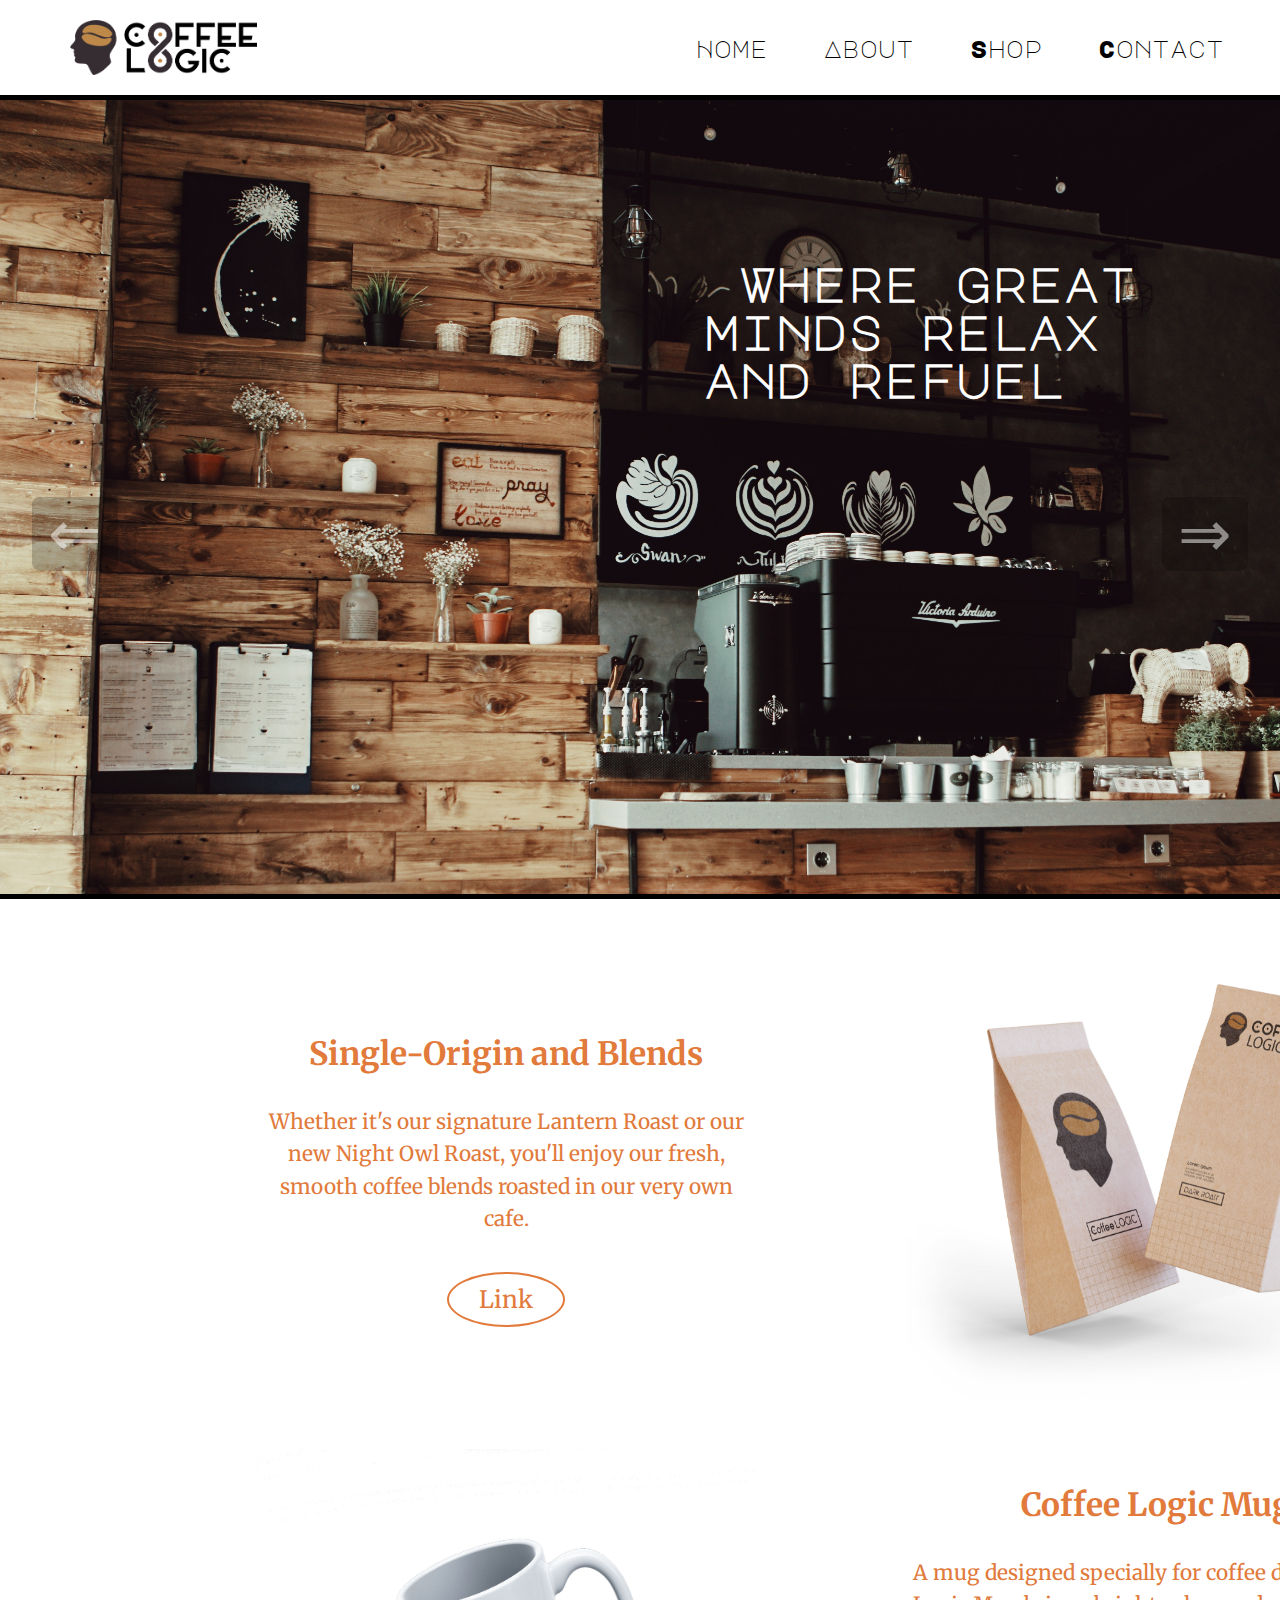
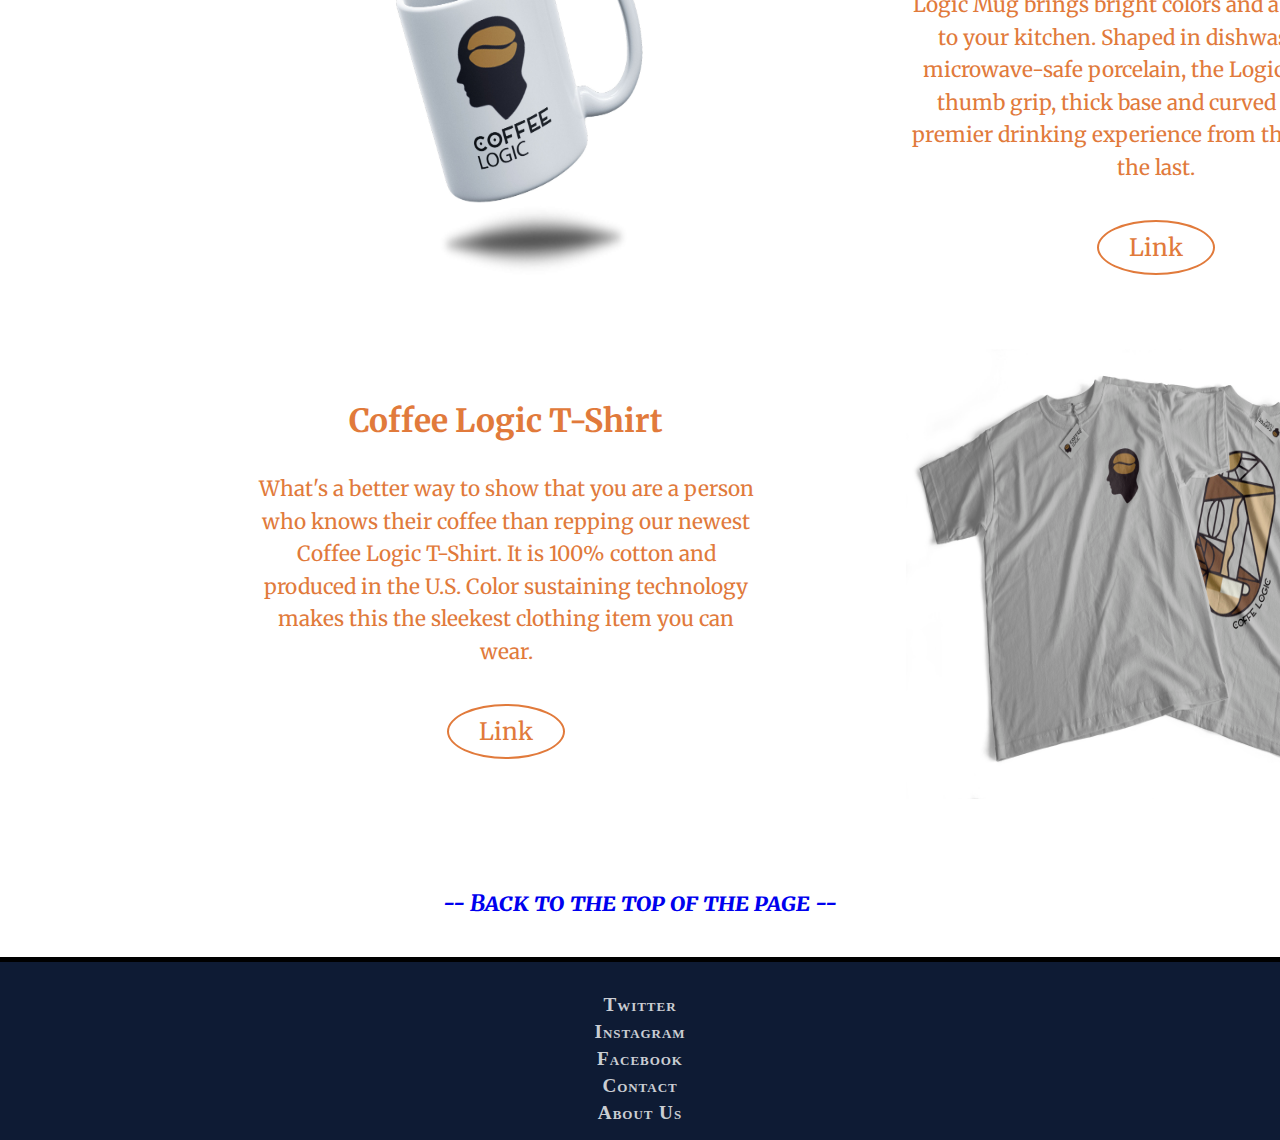
==== index.html @ 51f5432a "Created About page. Not started yet." ====
<!DOCTYPE html>
<html lang="en">
  <head>
    <meta charset="UTF-8" />
    <meta http-equiv="X-UA-Compatible" content="IE=edge" />
    <meta name="viewport" content="width=device-width, initial-scale=1.0" />
    <script defer src="/JS/carosel.js"></script>
    <link href="/CSS/nav-template.css" rel="stylesheet" type="text/css" />
    <link href="CSS/index-style.css" rel="stylesheet" type="text/css" />
    <title>Coffee Logic</title>
  </head>
  <body>
    <nav id="nav">
      <img
        id="banner"
        onclick="location.href='index.html'"
        src="/images/coffee-banner-w-loop-lighter.png"
        alt="Coffee Logic"
      />
      <ul id="nav-list">
        <li class="nav-item"><a href="index.html">Home</a></li>
        <li class="nav-item"><a href="about.html">About</a></li>
        <li class="nav-item"><a href="shop.html">Shop</a></li>
        <li class="nav-item"><a href="#">Contact</a></li>
      </ul>
    </nav>

    <div id="div-carosel">
      <h1 id="carosel-text">&nbsp;Where great minds relax and refuel</h1>
      <button class="carosel-btn" id="right-btn" type="button">&#8658;</button>
      <button class="carosel-btn" id="left-btn" type="button">&#8656;</button>
      <div class="slide">
        <img
          class="carosel-img"
          src="/images/coffee_shop.jpg"
          alt="coffee shop image"
        />
      </div>

      <div class="slide">
        <img
          class="carosel-img"
          src="/images/espresso_shot.jpg"
          alt="coffee shop image"
        />
      </div>

      <div class="slide">
        <img
          class="carosel-img"
          src="/images/pour_over.jpg"
          alt="coffee shop image"
        />
      </div>
    </div>

    <main id="main">
      <div id="bean-text" class="main-div">
        <h2 class="main-header">Single-Origin and Blends</h2>
        <p class="main-para">
          Whether it's our signature Lantern Roast or our new Night Owl Roast,
          you'll enjoy our fresh, smooth coffee blends roasted in our very own
          cafe.
        </p>
        <div class="sub-div">
          <a class="main-link" href="shop.html">Link</a>
        </div>
      </div>
      <img
        class="main-img"
        src="/images/Coffee-Bean-Bag.JPG"
        alt="beans beans the magical fruit, the more you eat, the more you toot, the more you toot, the better you feel, beans, beans, the magical meal"
      />
      <!-- split -->
      <img class="main-img" src="/images/mug.JPG" alt="Coffee Logic Mug" />
      <div id="mug-text" class="main-div">
        <h2 class="main-header">Coffee Logic Mug</h2>
        <p class="main-para">
          A mug designed specially for coffee drinkers, the Logic Mug brings
          bright colors and a bold design to your kitchen. Shaped in dishwasher-
          and microwave-safe porcelain, the Logic Mug's flat thumb grip, thick
          base and curved lip offer a premier drinking experience from the first
          sip to the last.
        </p>
        <div class="sub-div">
          <a class="main-link" href="shop.html">Link</a>
        </div>
      </div>
      <!-- split  -->
      <div id="shirt-text" class="main-div">
        <h2 class="main-header">Coffee Logic T-Shirt</h2>
        <p class="main-para">
          What's a better way to show that you are a person who knows their
          coffee than repping our newest Coffee Logic T-Shirt. It is 100% cotton
          and produced in the U.S. Color sustaining technology makes this the
          sleekest clothing item you can wear.
        </p>
        <div class="sub-div">
          <a class="main-link" href="shop.html">Link</a>
        </div>
      </div>
      <img
        class="main-img"
        src="/images/shirt.JPG"
        alt="Coffee Logic Shirt Design"
      />
    </main>
    <div id="center">
      <a id="to-top-link" href="#">-- Back to the top of the page --</a>
    </div>
    <footer id="footer">
      <ul id="footer-list">
        <li><a href="#">Twitter</a></li>
        <li><a href="#">Instagram</a></li>
        <li><a href="#">Facebook</a></li>
        <li><a href="#">Contact</a></li>
        <li><a href="#">About Us</a></li>
      </ul>
    </footer>
  </body>
</html>
---- CSS/nav-template.css ----
@import url("https://fonts.googleapis.com/css2?family=Major+Mono+Display&display=swap");
@import url("https://fonts.googleapis.com/css2?family=Merriweather:wght@400;700&display=swap");
:root {
  --bannerFont: "Major Mono Display", monospace;
  --mainTextColor: rgb(225, 122, 59);
  --footerColor: rgb(14, 27, 52);
  --mainFont: "Merriweather", serif;
}
* {
  box-sizing: border-box;
  margin: 0;
  padding: 0;
}
/* nav */
nav {
  width: 100%;
  height: 100px;
  display: flex;
  align-items: center;
  justify-content: space-between;
  font-family: var(--bannerFont);
  border-bottom: 5px solid black;
}
#banner {
  max-width: 225px;
  height: 100%;
  margin: 0 70px;
  padding-top: 20px;
  padding-bottom: 20px;
}
#banner:hover {
  cursor: pointer;
}
#nav-list {
  width: 50%;
  display: flex;
  list-style-type: none;
  justify-content: space-evenly;
  align-content: center;
  white-space: nowrap;
}
/* .nav-item {
  align-items: center;
} */
.nav-item a {
  text-decoration: none;
  color: black;
  font-size: 1.5em;
  transition: all 0.1s ease-in-out;
}
.nav-item a:hover {
  color: rgb(137, 14, 14);
  font-size: 1.7em;
  font-weight: bolder;
}

/* FOOTER */

#footer {
  position: realtive;
  bottom: 0;
  border-top: 5px solid black;
  width: 100%;
  background-color: var(--footerColor);
  text-align: center;
  padding-top: 2em;
  padding-bottom: 1em;
  clear: both;
}
#footer-list {
  display: flex;
  flex-direction: column;
  row-gap: 5px;
}
#footer-list li a {
  text-decoration: none;
  color: rgba(255, 255, 255, 0.8);
  font-size: 1.2em;
  letter-spacing: 0.05em;
  font-weight: 600;
  font-variant: small-caps;
  transition: all 0.1s ease-in;
}
#footer-list li a:hover {
  font-size: 1.25em;
  font-weight: 700;
  color: rgba(255, 255, 255, 1);
}
---- CSS/index-style.css ----
/* CAROSEL */

html {
  scroll-behavior: smooth;
}
#div-carosel {
  width: 100%;
  position: relative;
  height: calc(100vh - 101px);
  border-bottom: 5px solid black;
  overflow: hidden;
}
#div-carosel #carosel-text {
  width: 40%;
  color: white;
  position: absolute;
  top: 20%;
  right: 5%;
  font-size: 3em;
  font-weight: 900;
  font-family: var(--bannerFont);
  white-space: wrap;
  transition: opacity 1s;
  z-index: 3;
}
#div-carosel .carosel-btn {
  position: absolute;
  top: 50%;
  margin: 0 2rem;
  padding: 0 1rem;
  font-size: 4rem;
  z-index: 1;
  background: none;
  border: none;
  color: rgba(255, 255, 255, 0.5);
  border-radius: 10%;
  background-color: rgba(0, 0, 0, 0.2);
}
#div-carosel #right-btn {
  right: 0;
}
#div-carosel .carosel-btn:hover {
  background-color: rgba(0, 0, 0, 0.5);
  color: white;
  cursor: pointer;
}
#div-carosel .slide {
  position: absolute;
  top: 0;
  width: 100%;
  height: 100%;
  display: flex;
  align-content: center;
  justify-content: center;
  transition: transform 1s;
}
.carosel-img {
  width: 100%;
  height: 100%;
  object-fit: cover;
  object-position: center;
}
/* MAIN SECTION */
#main {
  padding-top: 50px;
  padding-bottom: 50px;
  width: 60%;
  font-family: var(--mainFont);
  margin: auto;
  display: grid;
  align-items: center;
  justify-items: center;
  grid-template-columns: repeat(2, 1fr);
  row-gap: 50px;
  column-gap: 150px;
}
#main .main-img {
  display: block;
  width: 500px;
  height: 450px;
}

.main-header {
  color: var(--mainTextColor);
  font-size: 2em;
  text-align: center;
  padding-bottom: 1em;
}
.main-para {
  color: var(--mainTextColor);
  text-align: center;
  line-height: 2.5ch;
  font-size: 1.3em;
}
.sub-div {
  text-align: center;
  padding-top: 3em;
}
.main-link {
  color: var(--mainTextColor);
  text-decoration: none;
  font-size: 1.5em;
  padding: 10px 30px;
  border: 2px solid var(--mainTextColor);
  border-radius: 99% / 99%;
  transition: color 0.2s ease-in-out, background-color 0.2s ease-in-out;
}
.main-link:hover {
  color: white;
  background-color: var(--mainTextColor);
}

#center {
  text-align: center;
  padding: 40px;
}

#to-top-link {
  text-align: center;
  font-size: 1.4em;
  text-decoration: none;
  font-family: var(--mainFont);
  font-style: italic;
  font-variant: small-caps;
  font-weight: 800;
  transition: color 0.5s ease;
}
#to-top-link:hover {
  color: var(--footerColor);
}
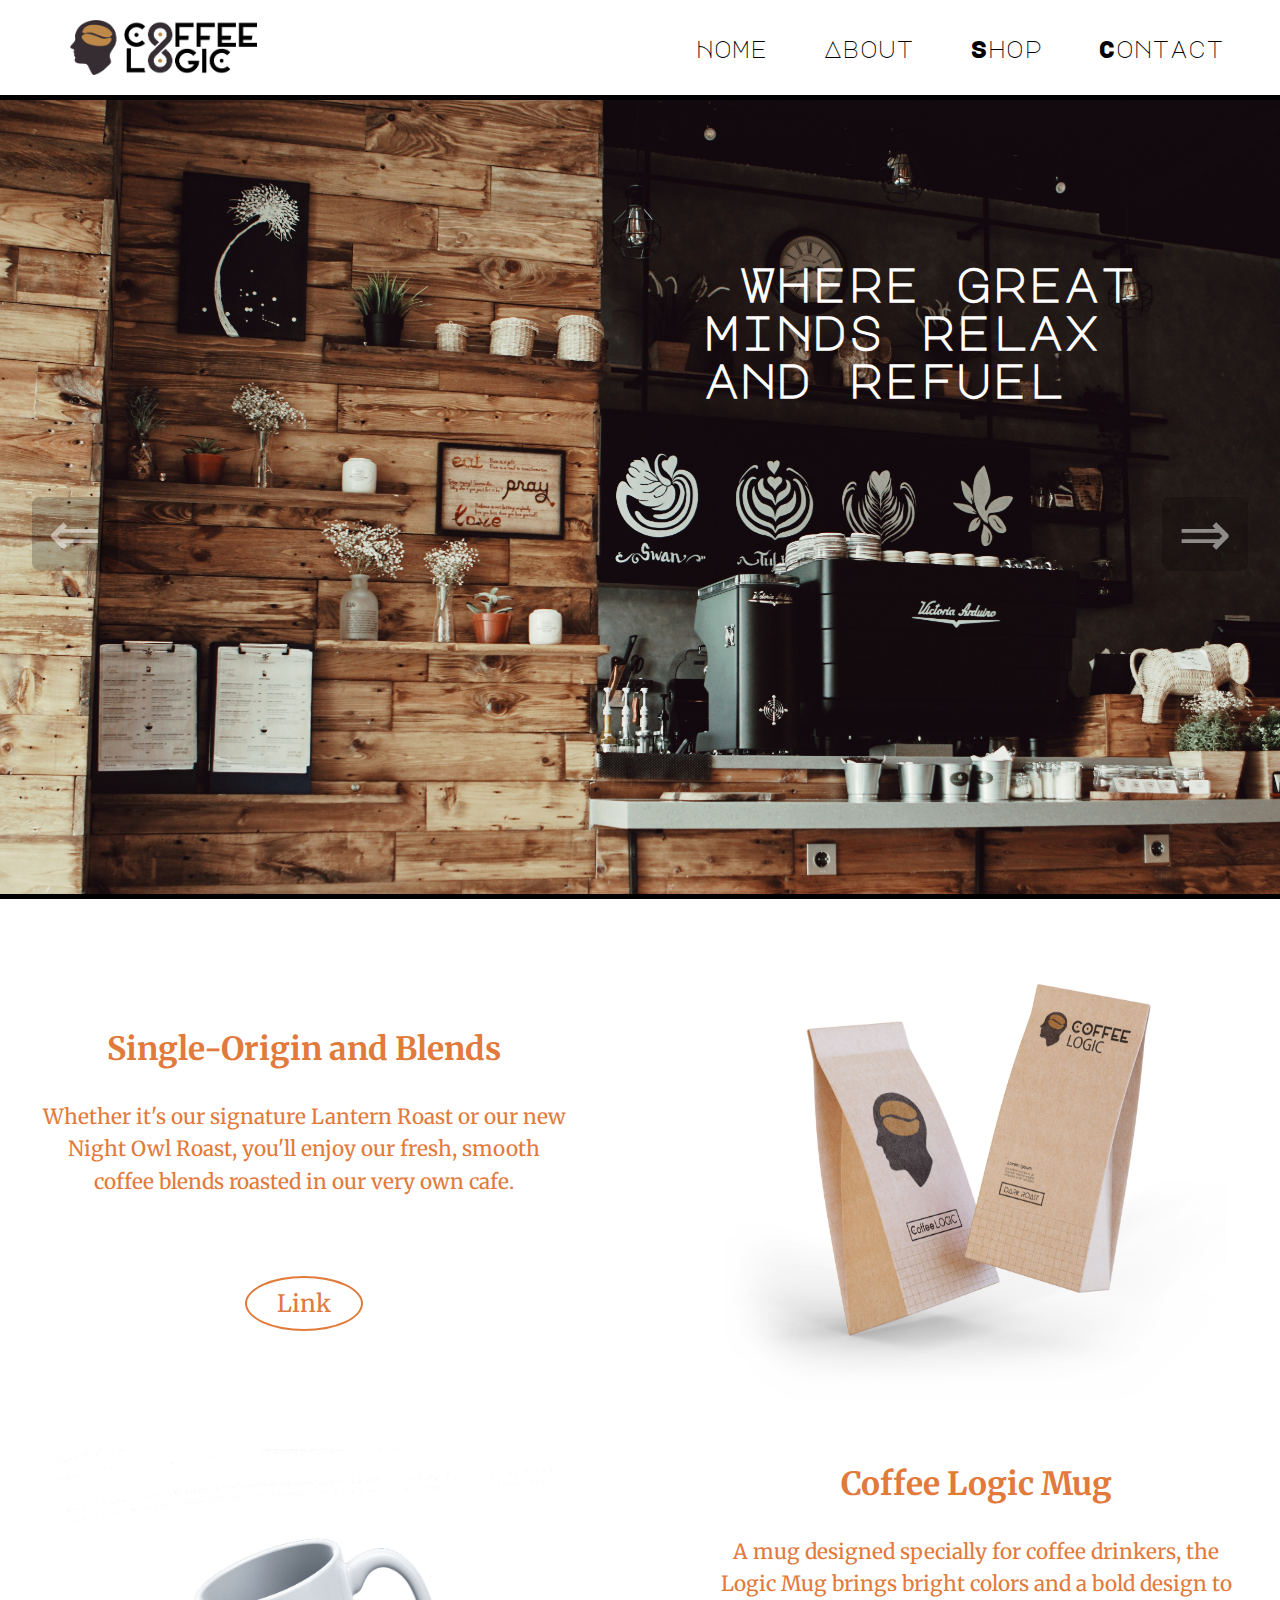
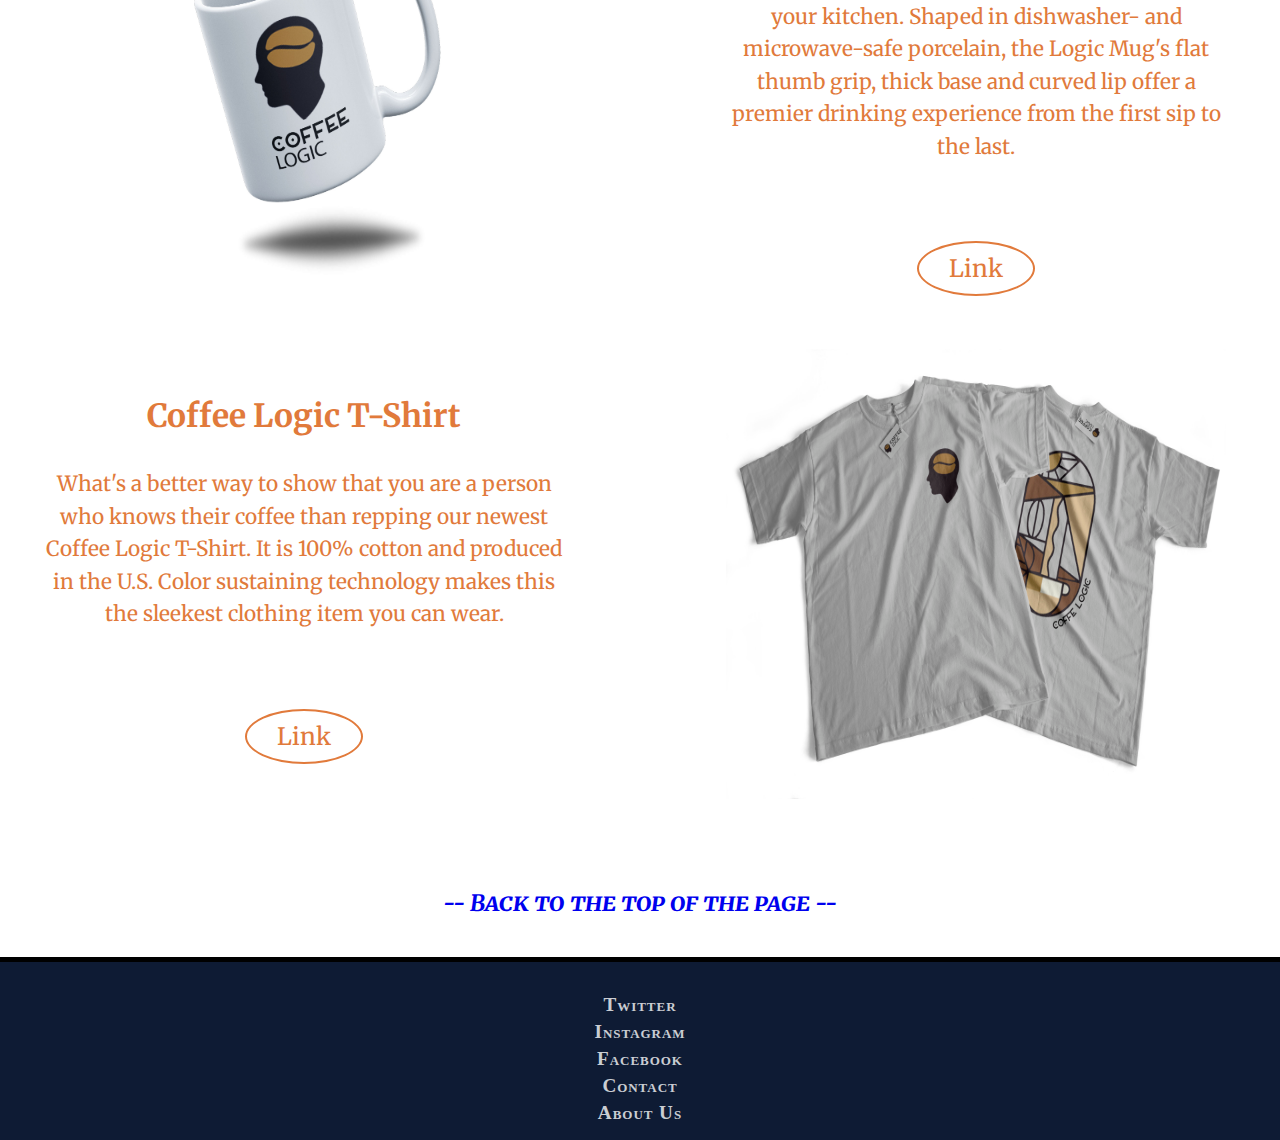
==== commit 88cf6cb1: "media queries and stuff. I hate media queries and stuff." ====
--- a/index.html
+++ b/index.html
@@ -7,6 +7,11 @@
     <script defer src="/JS/carosel.js"></script>
     <link href="/CSS/nav-template.css" rel="stylesheet" type="text/css" />
     <link href="CSS/index-style.css" rel="stylesheet" type="text/css" />
+    <link
+      href="/CSS/Media-Queries/index-queries.css"
+      rel="stylesheet"
+      type="text/css"
+    />
     <title>Coffee Logic</title>
   </head>
   <body>
@@ -21,7 +26,7 @@
         <li class="nav-item"><a href="index.html">Home</a></li>
         <li class="nav-item"><a href="about.html">About</a></li>
         <li class="nav-item"><a href="shop.html">Shop</a></li>
-        <li class="nav-item"><a href="#">Contact</a></li>
+        <li class="nav-item"><a href="contact.html">Contact</a></li>
       </ul>
     </nav>
 
@@ -66,13 +71,21 @@
           <a class="main-link" href="shop.html">Link</a>
         </div>
       </div>
+      <!-- split -->
       <img
+        id="bean-bags"
         class="main-img"
         src="/images/Coffee-Bean-Bag.JPG"
         alt="beans beans the magical fruit, the more you eat, the more you toot, the more you toot, the better you feel, beans, beans, the magical meal"
       />
       <!-- split -->
-      <img class="main-img" src="/images/mug.JPG" alt="Coffee Logic Mug" />
+      <img
+        id="mug-pic"
+        class="main-img"
+        src="/images/mug.JPG"
+        alt="Coffee Logic Mug"
+      />
+      <!-- split -->
       <div id="mug-text" class="main-div">
         <h2 class="main-header">Coffee Logic Mug</h2>
         <p class="main-para">
@@ -100,6 +113,7 @@
         </div>
       </div>
       <img
+        id="shirt-pic"
         class="main-img"
         src="/images/shirt.JPG"
         alt="Coffee Logic Shirt Design"
--- a/CSS/index-style.css
+++ b/CSS/index-style.css
@@ -64,7 +64,7 @@
 #main {
   padding-top: 50px;
   padding-bottom: 50px;
-  width: 60%;
+  width: 100%;
   font-family: var(--mainFont);
   margin: auto;
   display: grid;
@@ -72,7 +72,7 @@
   justify-items: center;
   grid-template-columns: repeat(2, 1fr);
   row-gap: 50px;
-  column-gap: 150px;
+  column-gap: 5%;
 }
 #main .main-img {
   display: block;
@@ -91,6 +91,8 @@
   text-align: center;
   line-height: 2.5ch;
   font-size: 1.3em;
+  padding: 2em;
+  padding-top: 0;
 }
 .sub-div {
   text-align: center;
--- a/CSS/Media-Queries/index-queries.css
+++ b/CSS/Media-Queries/index-queries.css
@@ -0,0 +1,90 @@
+@media (max-width: 1060px) {
+  /* index.html */
+  #main {
+    display: flex;
+    flex-direction: column;
+  }
+  #bean-text {
+    order: 1;
+  }
+  #bean-bags {
+    order: 2;
+  }
+  #mug-text {
+    order: 3;
+  }
+  #mug-pic {
+    order: 4;
+  }
+  #shirt-text {
+    order: 5;
+  }
+  #shirt-pic {
+    order: 6;
+  }
+  /* end index.html */
+}
+
+@media (max-width: 1200px) {
+  /* shop.html */
+  #main-shop {
+    flex-direction: column;
+    justify-content: center;
+    align-items: center;
+  }
+  .card {
+    width: 50%;
+    margin-bottom: 5%;
+  }
+  .shop-img {
+    height: 350px;
+  }
+  #main-shop:last-child {
+    margin-bottom: 0;
+  }
+}
+
+@media (max-width: 750px) {
+  .prod-name,
+  .price,
+  .prod-desc,
+  .dropdown,
+  .basket,
+  .workingcart,
+  #payment-header,
+  .payment-div,
+  #payment-btn,
+  .payment-el,
+  #user-form {
+    font-size: 14px;
+  }
+
+  #user-form {
+    margin: 5%;
+  }
+  .payment-el {
+    width: 100%;
+  }
+   {
+    width: 50%;
+  }
+  .left-col {
+    width: 40%;
+    height: auto;
+  }
+  .right-col {
+    margin-left: 0;
+  }
+  .right-col .img {
+    width: 250px;
+    height: 125px;
+  }
+  #nav-list {
+    display: none;
+  }
+  #user-form {
+    float: right;
+    width: 40%;
+    margin: 5%;
+  }
+}
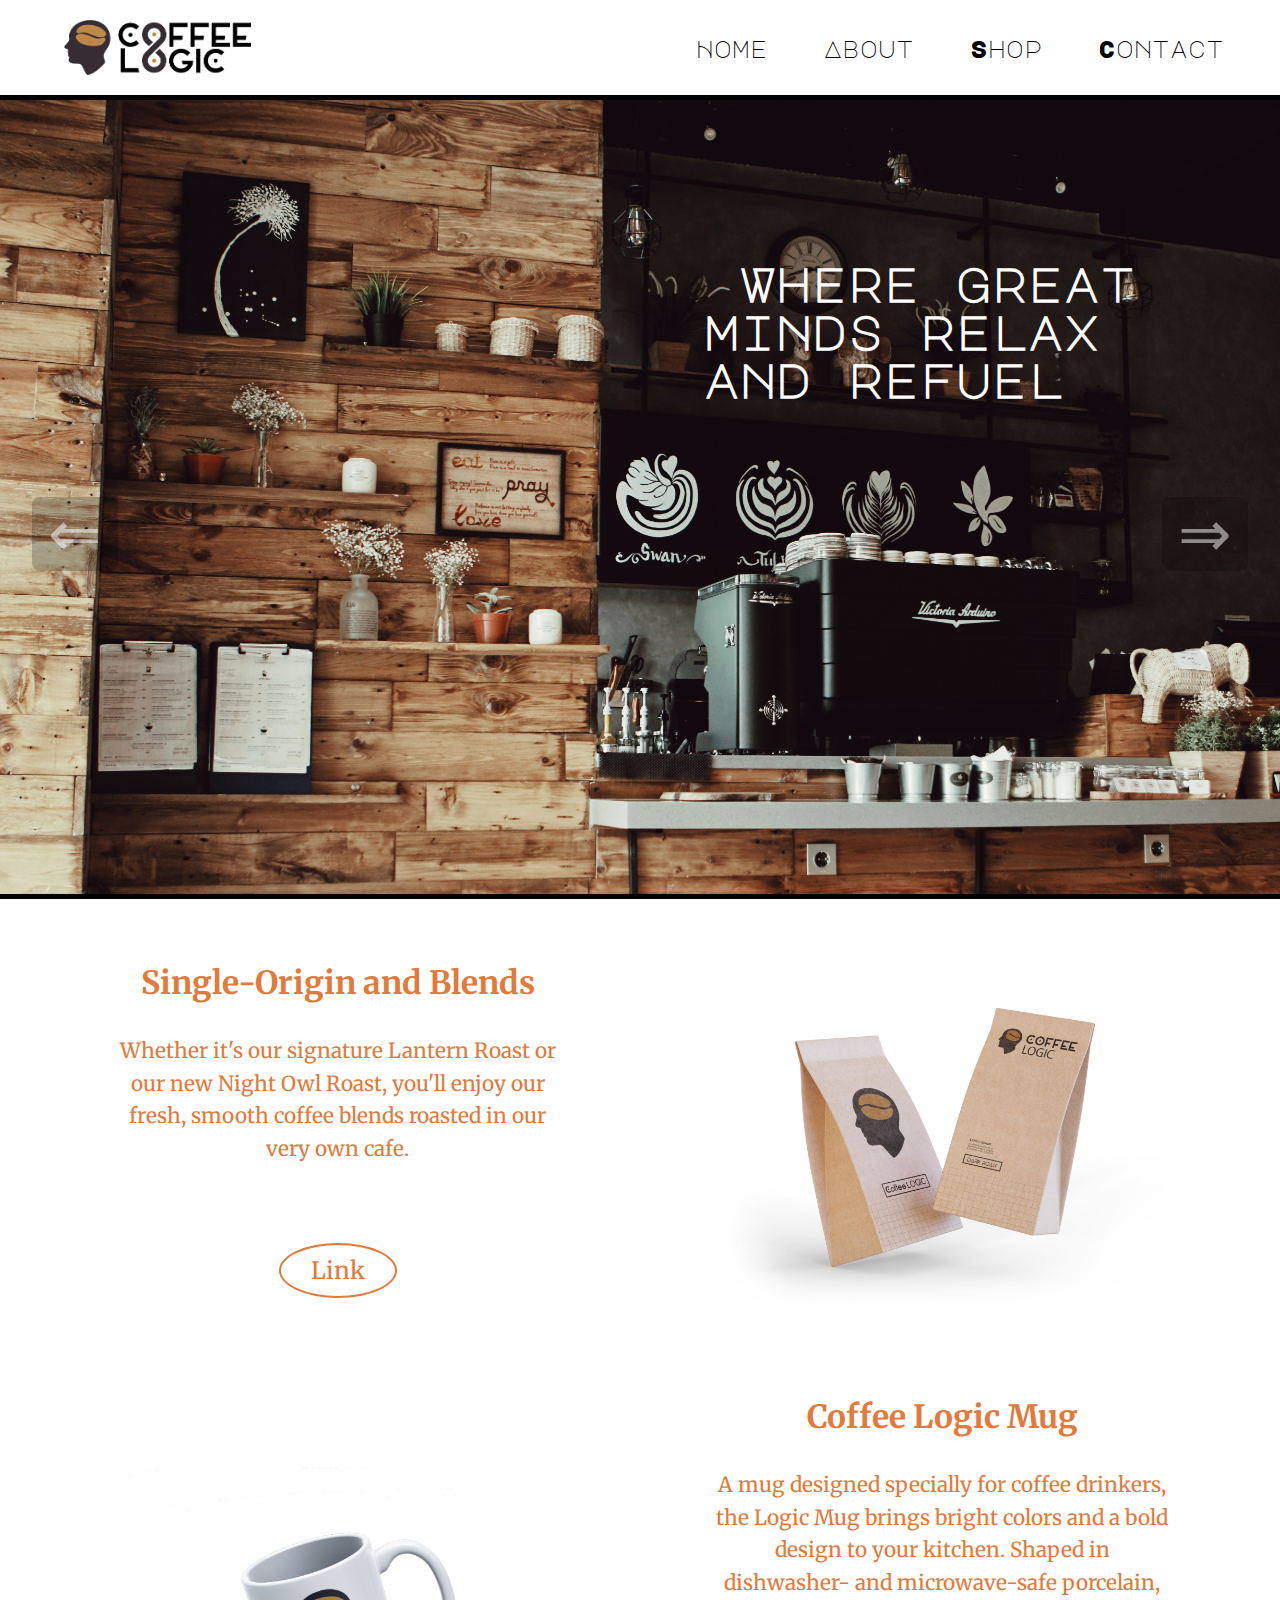
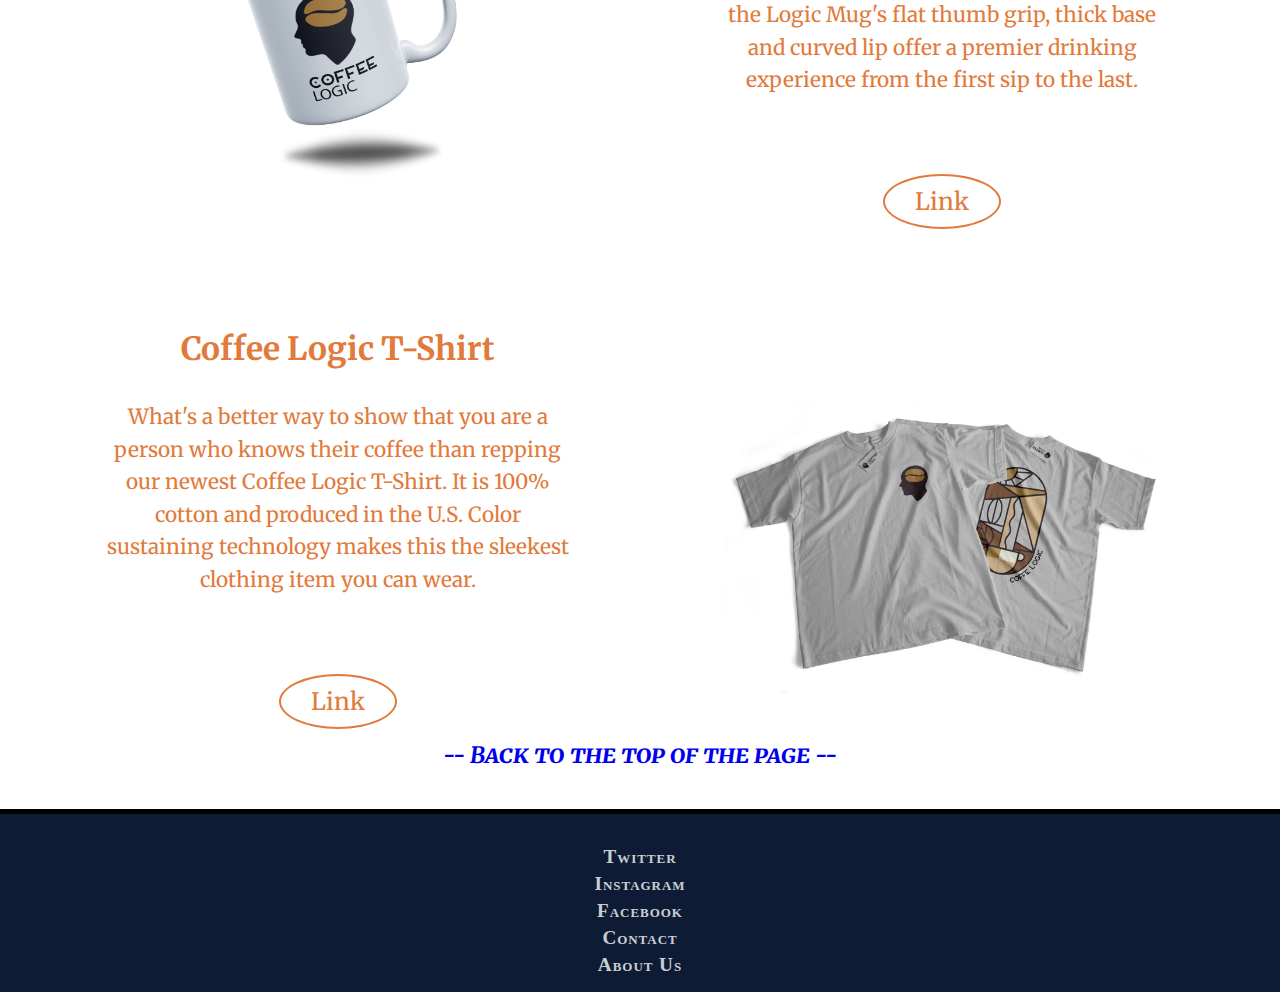
==== commit 1158b9a0: "working on media queries and thought best to start over." ====
--- a/index.html
+++ b/index.html
@@ -4,11 +4,17 @@
     <meta charset="UTF-8" />
     <meta http-equiv="X-UA-Compatible" content="IE=edge" />
     <meta name="viewport" content="width=device-width, initial-scale=1.0" />
+    <script defer src="/JS/drop-down.js"></script>
     <script defer src="/JS/carosel.js"></script>
     <link href="/CSS/nav-template.css" rel="stylesheet" type="text/css" />
     <link href="CSS/index-style.css" rel="stylesheet" type="text/css" />
     <link
       href="/CSS/Media-Queries/index-queries.css"
+      rel="stylesheet"
+      type="text/css"
+    />
+    <link
+      href="/CSS/Media-Queries/nav-query.css"
       rel="stylesheet"
       type="text/css"
     />
@@ -31,7 +37,9 @@
     </nav>
 
     <div id="div-carosel">
-      <h1 id="carosel-text">&nbsp;Where great minds relax and refuel</h1>
+      <h1 id="carosel-text">
+        <span id="tab">&nbsp;</span>Where great minds relax and refuel
+      </h1>
       <button class="carosel-btn" id="right-btn" type="button">&#8658;</button>
       <button class="carosel-btn" id="left-btn" type="button">&#8656;</button>
       <div class="slide">
--- a/CSS/nav-template.css
+++ b/CSS/nav-template.css
@@ -24,7 +24,7 @@
 #banner {
   max-width: 225px;
   height: 100%;
-  margin: 0 70px;
+  margin: 0 5%;
   padding-top: 20px;
   padding-bottom: 20px;
 }
@@ -38,6 +38,10 @@
   justify-content: space-evenly;
   align-content: center;
   white-space: nowrap;
+}
+.dropdown-div {
+  /* this applies in js */
+  background: green;
 }
 /* .nav-item {
   align-items: center;
--- a/CSS/index-style.css
+++ b/CSS/index-style.css
@@ -62,22 +62,20 @@
 }
 /* MAIN SECTION */
 #main {
-  padding-top: 50px;
-  padding-bottom: 50px;
+  padding: 5%;
   width: 100%;
   font-family: var(--mainFont);
-  margin: auto;
   display: grid;
   align-items: center;
   justify-items: center;
   grid-template-columns: repeat(2, 1fr);
-  row-gap: 50px;
+  row-gap: 5%;
   column-gap: 5%;
 }
 #main .main-img {
   display: block;
-  width: 500px;
-  height: 450px;
+  max-width: 80%;
+  /* max-height: 450px; */
 }
 
 .main-header {
@@ -97,6 +95,7 @@
 .sub-div {
   text-align: center;
   padding-top: 3em;
+  padding-bottom: 3em;
 }
 .main-link {
   color: var(--mainTextColor);
--- a/CSS/Media-Queries/index-queries.css
+++ b/CSS/Media-Queries/index-queries.css
@@ -22,69 +22,22 @@
   #shirt-pic {
     order: 6;
   }
+
+  .main-img {
+    margin-bottom: 5%;
+  }
+
   /* end index.html */
 }
 
-@media (max-width: 1200px) {
-  /* shop.html */
-  #main-shop {
-    flex-direction: column;
-    justify-content: center;
-    align-items: center;
+@media (max-width: 760px) {
+  #div-carosel #carosel-text {
+    width: 100%;
+    text-align: center;
+    top: 2%;
+    right: 0;
   }
-  .card {
-    width: 50%;
-    margin-bottom: 5%;
-  }
-  .shop-img {
-    height: 350px;
-  }
-  #main-shop:last-child {
-    margin-bottom: 0;
+  #div-carosel #tab {
+    display: none;
   }
 }
-
-@media (max-width: 750px) {
-  .prod-name,
-  .price,
-  .prod-desc,
-  .dropdown,
-  .basket,
-  .workingcart,
-  #payment-header,
-  .payment-div,
-  #payment-btn,
-  .payment-el,
-  #user-form {
-    font-size: 14px;
-  }
-
-  #user-form {
-    margin: 5%;
-  }
-  .payment-el {
-    width: 100%;
-  }
-   {
-    width: 50%;
-  }
-  .left-col {
-    width: 40%;
-    height: auto;
-  }
-  .right-col {
-    margin-left: 0;
-  }
-  .right-col .img {
-    width: 250px;
-    height: 125px;
-  }
-  #nav-list {
-    display: none;
-  }
-  #user-form {
-    float: right;
-    width: 40%;
-    margin: 5%;
-  }
-}
--- a/CSS/Media-Queries/nav-query.css
+++ b/CSS/Media-Queries/nav-query.css
@@ -0,0 +1,5 @@
+@media (max-width: 715px) {
+  #nav-list {
+    display: none;
+  }
+}
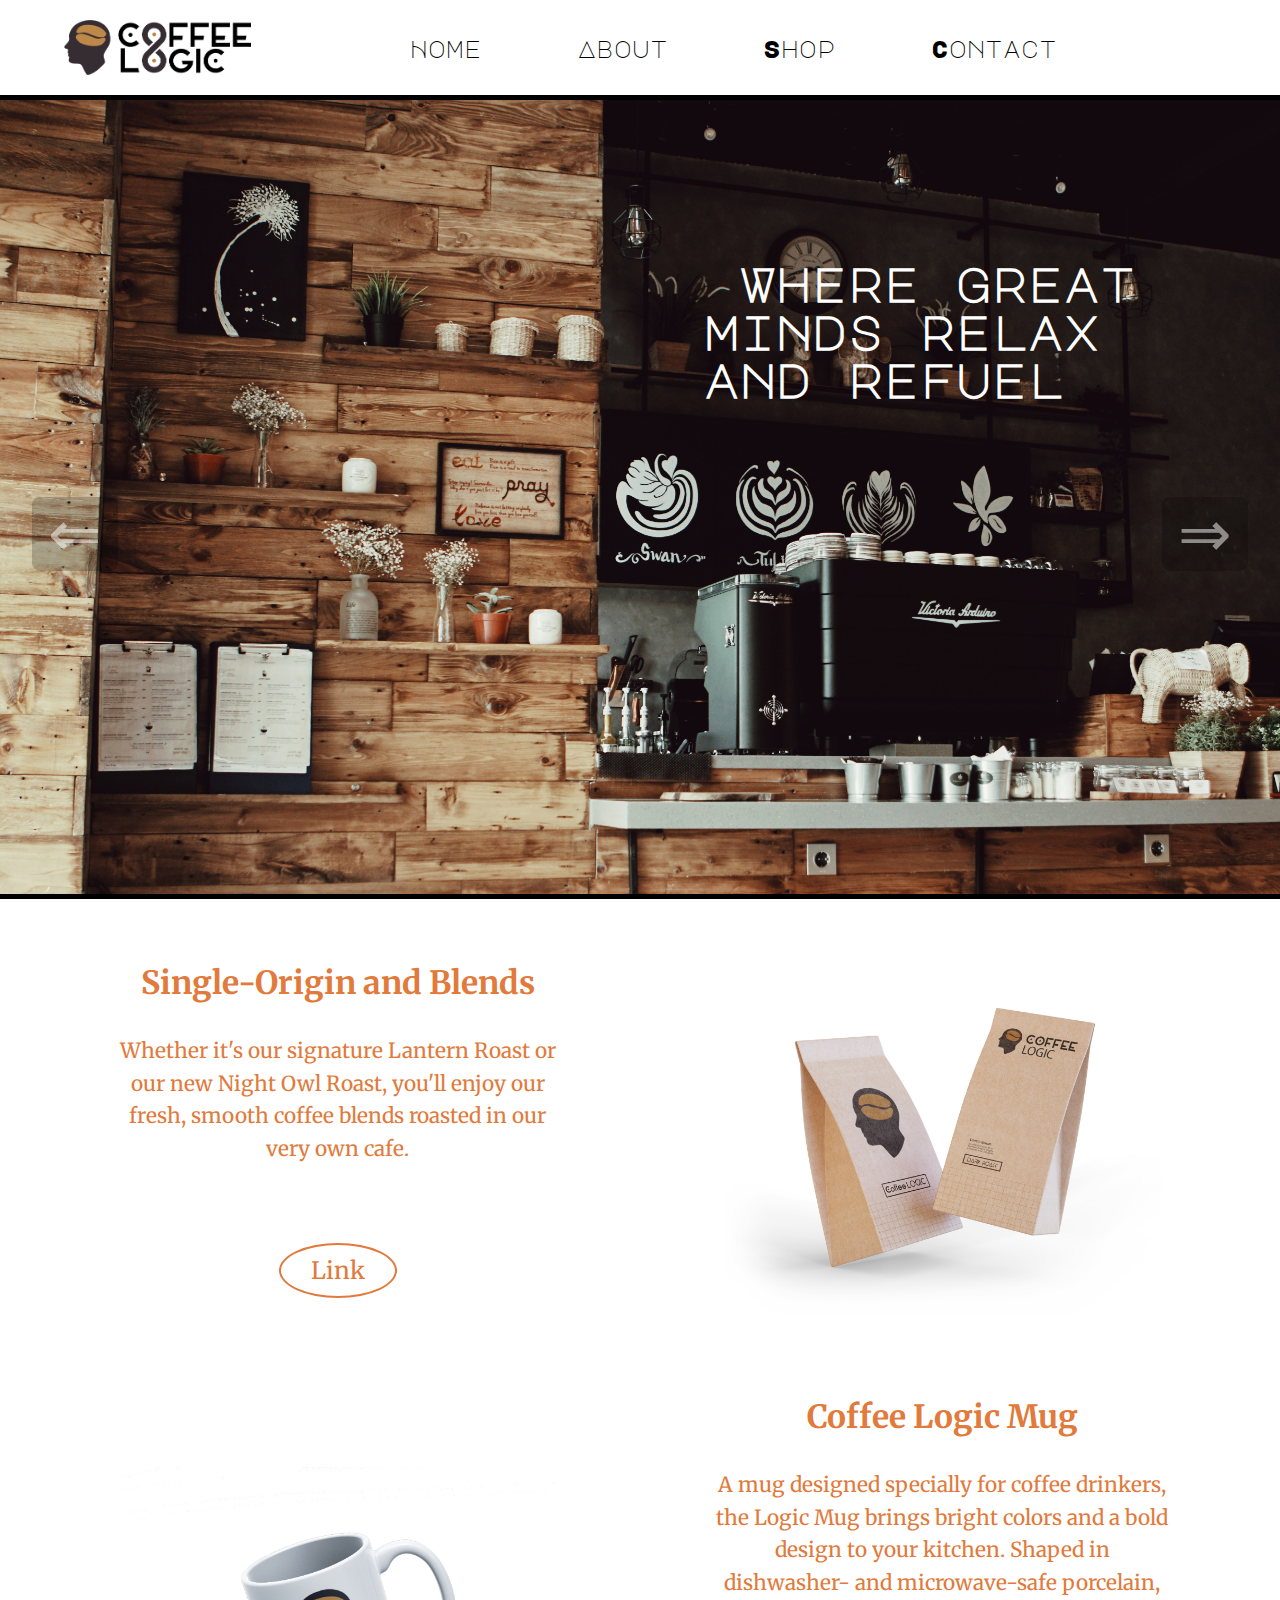
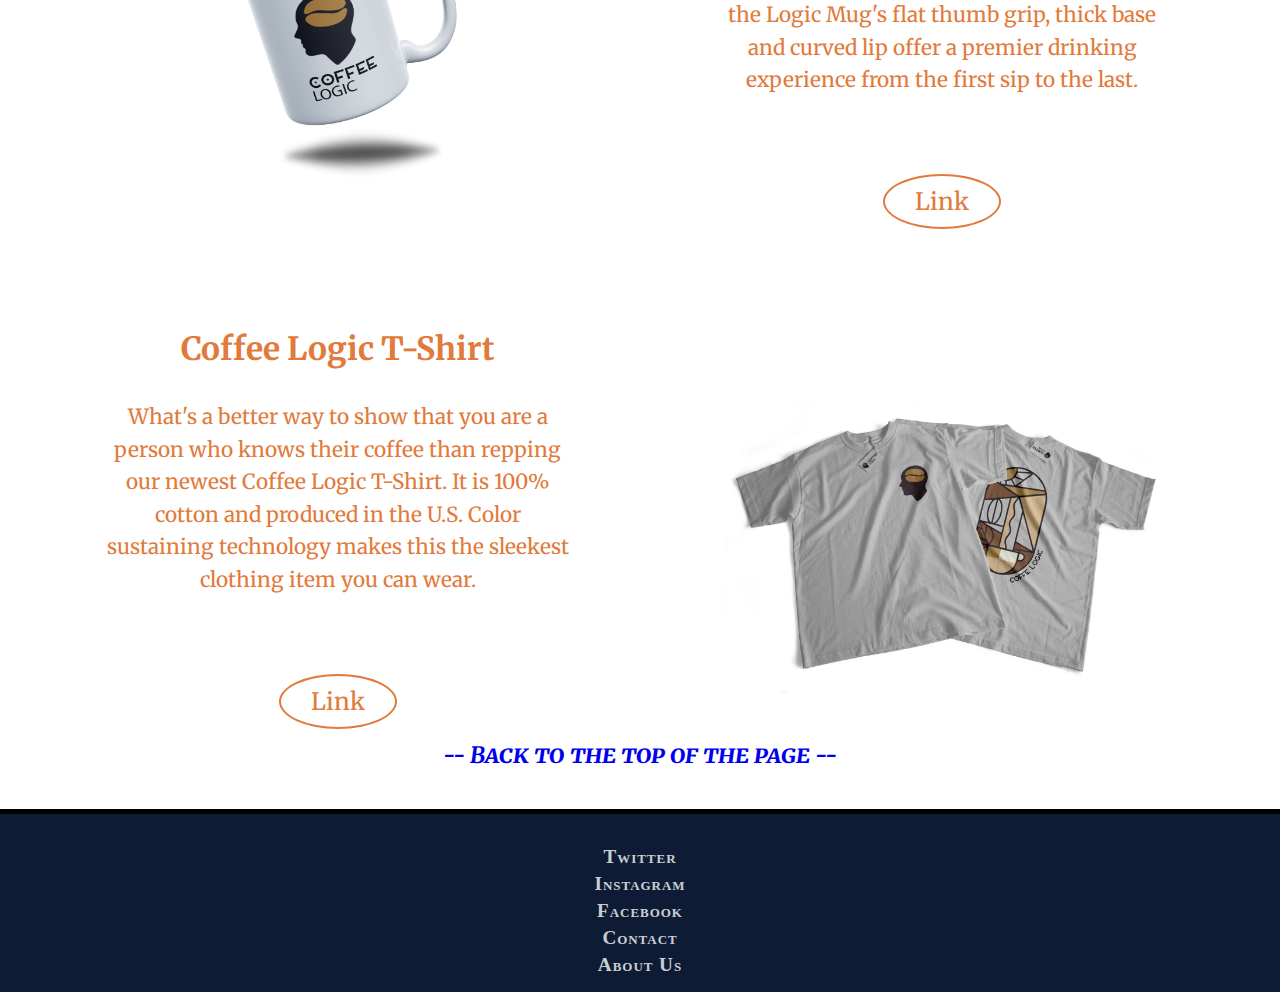
==== commit 1e1e6da7: "working on drop down, but not sure how to do smooth transition to make it look like it is pulling do" ====
--- a/index.html
+++ b/index.html
@@ -34,7 +34,45 @@
         <li class="nav-item"><a href="shop.html">Shop</a></li>
         <li class="nav-item"><a href="contact.html">Contact</a></li>
       </ul>
+      <!-- button here when on a mobile device -->
+      <div class="wrapper">
+        <button type="button" class="drop-btn hidden">
+          <svg
+            width="32px"
+            height="32px"
+            viewBox="0 0 32 32"
+            enable-background="new 0 0 32 32"
+            id="Glyph"
+            version="1.1"
+            xml:space="preserve"
+            xmlns="http://www.w3.org/2000/svg"
+            xmlns:xlink="http://www.w3.org/1999/xlink"
+          >
+            <path
+              d="M26,16c0,1.104-0.896,2-2,2H8c-1.104,0-2-0.896-2-2s0.896-2,2-2h16C25.104,14,26,14.896,26,16z"
+              id="XMLID_314_"
+            />
+            <path
+              d="M26,8c0,1.104-0.896,2-2,2H8c-1.104,0-2-0.896-2-2s0.896-2,2-2h16C25.104,6,26,6.896,26,8z"
+              id="XMLID_315_"
+            />
+            <path
+              d="M26,24c0,1.104-0.896,2-2,2H8c-1.104,0-2-0.896-2-2s0.896-2,2-2h16C25.104,22,26,22.896,26,24z"
+              id="XMLID_316_"
+            />
+          </svg>
+        </button>
     </nav>
+
+    <div class="drop-content hidden">
+      <ul id="drop-ul">
+        <li class="nav-item"><a href="index.html">Home</a></li>
+        <li class="nav-item"><a href="about.html">About</a></li>
+        <li class="nav-item"><a href="shop.html">Shop</a></li>
+        <li class="nav-item"><a href="contact.html">Contact</a></li>
+      </ul>
+    </div>
+  
 
     <div id="div-carosel">
       <h1 id="carosel-text">
--- a/CSS/nav-template.css
+++ b/CSS/nav-template.css
@@ -16,6 +16,7 @@
   width: 100%;
   height: 100px;
   display: flex;
+  position: relative;
   align-items: center;
   justify-content: space-between;
   font-family: var(--bannerFont);
@@ -32,20 +33,14 @@
   cursor: pointer;
 }
 #nav-list {
-  width: 50%;
+  width: 80%;
   display: flex;
   list-style-type: none;
   justify-content: space-evenly;
   align-content: center;
+  padding-right: 5%;
   white-space: nowrap;
 }
-.dropdown-div {
-  /* this applies in js */
-  background: green;
-}
-/* .nav-item {
-  align-items: center;
-} */
 .nav-item a {
   text-decoration: none;
   color: black;
@@ -57,11 +52,40 @@
   font-size: 1.7em;
   font-weight: bolder;
 }
+/* drop-downs */
+.wrapper {
+  padding-right: 5%;
+}
+.drop-btn {
+  /* this applies in js */
+  border: 4px solid black;
+  border-radius: 5px;
+  padding: 1px;
+  background-color: white;
+}
+
+.drop-content {
+  display: block;
+}
+#drop-ul {
+  list-style-type: none;
+  font-family: var(--bannerFont);
+}
+#drop-ul li {
+  display: block;
+  text-align: center;
+  padding: 5%;
+  border-bottom: 2px solid black;
+}
+
+.hidden {
+  display: none;
+}
 
 /* FOOTER */
 
 #footer {
-  position: realtive;
+  position: relative;
   bottom: 0;
   border-top: 5px solid black;
   width: 100%;
--- a/CSS/index-style.css
+++ b/CSS/index-style.css
@@ -3,12 +3,17 @@
 html {
   scroll-behavior: smooth;
 }
+
 #div-carosel {
   width: 100%;
   position: relative;
   height: calc(100vh - 101px);
   border-bottom: 5px solid black;
   overflow: hidden;
+  transition: transform 1s ease-in-out;
+}
+.pull-down {
+  transform: translateY(264px);
 }
 #div-carosel #carosel-text {
   width: 40%;
--- a/CSS/Media-Queries/index-queries.css
+++ b/CSS/Media-Queries/index-queries.css
@@ -30,12 +30,14 @@
   /* end index.html */
 }
 
-@media (max-width: 760px) {
+@media (max-width: 800px) {
   #div-carosel #carosel-text {
     width: 100%;
     text-align: center;
     top: 2%;
     right: 0;
+    left: 0;
+    padding: 2% 5%;
   }
   #div-carosel #tab {
     display: none;
--- a/CSS/Media-Queries/nav-query.css
+++ b/CSS/Media-Queries/nav-query.css
@@ -1,5 +1 @@
-@media (max-width: 715px) {
-  #nav-list {
-    display: none;
-  }
-}
+
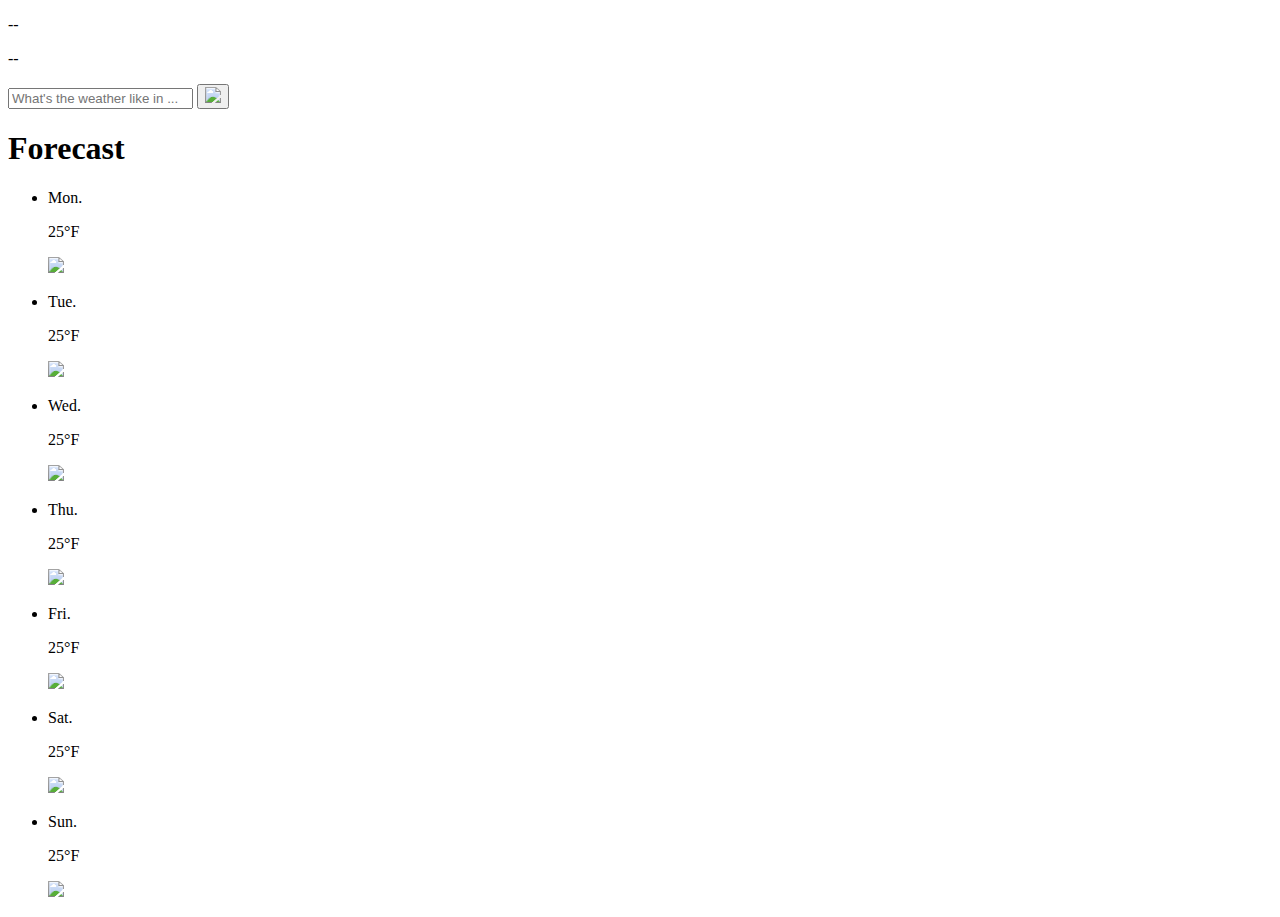
==== commit e6bbe2ff: "Add files via upload" ====
--- a/index.html
+++ b/index.html
@@ -1,181 +1,113 @@
-<!DOCTYPE html>
-<html lang="en">
-  <head>
-    <meta charset="UTF-8" />
-    <meta http-equiv="X-UA-Compatible" content="IE=edge" />
-    <meta name="viewport" content="width=device-width, initial-scale=1.0" />
-    <script defer src="/JS/drop-down.js"></script>
-    <script defer src="/JS/carosel.js"></script>
-    <link href="/CSS/nav-template.css" rel="stylesheet" type="text/css" />
-    <link href="CSS/index-style.css" rel="stylesheet" type="text/css" />
-    <link
-      href="/CSS/Media-Queries/index-queries.css"
-      rel="stylesheet"
-      type="text/css"
-    />
-    <link
-      href="/CSS/Media-Queries/nav-query.css"
-      rel="stylesheet"
-      type="text/css"
-    />
-    <title>Coffee Logic</title>
-  </head>
-  <body>
-    <nav id="nav">
-      <img
-        id="banner"
-        onclick="location.href='index.html'"
-        src="/images/coffee-banner-w-loop-lighter.png"
-        alt="Coffee Logic"
-      />
-      <ul id="nav-list">
-        <li class="nav-item"><a href="index.html">Home</a></li>
-        <li class="nav-item"><a href="about.html">About</a></li>
-        <li class="nav-item"><a href="shop.html">Shop</a></li>
-        <li class="nav-item"><a href="contact.html">Contact</a></li>
-      </ul>
-      <!-- button here when on a mobile device -->
-      <div class="wrapper">
-        <button type="button" class="drop-btn hidden">
-          <svg
-            width="32px"
-            height="32px"
-            viewBox="0 0 32 32"
-            enable-background="new 0 0 32 32"
-            id="Glyph"
-            version="1.1"
-            xml:space="preserve"
-            xmlns="http://www.w3.org/2000/svg"
-            xmlns:xlink="http://www.w3.org/1999/xlink"
-          >
-            <path
-              d="M26,16c0,1.104-0.896,2-2,2H8c-1.104,0-2-0.896-2-2s0.896-2,2-2h16C25.104,14,26,14.896,26,16z"
-              id="XMLID_314_"
-            />
-            <path
-              d="M26,8c0,1.104-0.896,2-2,2H8c-1.104,0-2-0.896-2-2s0.896-2,2-2h16C25.104,6,26,6.896,26,8z"
-              id="XMLID_315_"
-            />
-            <path
-              d="M26,24c0,1.104-0.896,2-2,2H8c-1.104,0-2-0.896-2-2s0.896-2,2-2h16C25.104,22,26,22.896,26,24z"
-              id="XMLID_316_"
-            />
-          </svg>
-        </button>
-    </nav>
-
-    <div class="drop-content hidden">
-      <ul id="drop-ul">
-        <li class="nav-item"><a href="index.html">Home</a></li>
-        <li class="nav-item"><a href="about.html">About</a></li>
-        <li class="nav-item"><a href="shop.html">Shop</a></li>
-        <li class="nav-item"><a href="contact.html">Contact</a></li>
-      </ul>
-    </div>
-  
-
-    <div id="div-carosel">
-      <h1 id="carosel-text">
-        <span id="tab">&nbsp;</span>Where great minds relax and refuel
-      </h1>
-      <button class="carosel-btn" id="right-btn" type="button">&#8658;</button>
-      <button class="carosel-btn" id="left-btn" type="button">&#8656;</button>
-      <div class="slide">
-        <img
-          class="carosel-img"
-          src="/images/coffee_shop.jpg"
-          alt="coffee shop image"
-        />
-      </div>
-
-      <div class="slide">
-        <img
-          class="carosel-img"
-          src="/images/espresso_shot.jpg"
-          alt="coffee shop image"
-        />
-      </div>
-
-      <div class="slide">
-        <img
-          class="carosel-img"
-          src="/images/pour_over.jpg"
-          alt="coffee shop image"
-        />
-      </div>
-    </div>
-
-    <main id="main">
-      <div id="bean-text" class="main-div">
-        <h2 class="main-header">Single-Origin and Blends</h2>
-        <p class="main-para">
-          Whether it's our signature Lantern Roast or our new Night Owl Roast,
-          you'll enjoy our fresh, smooth coffee blends roasted in our very own
-          cafe.
-        </p>
-        <div class="sub-div">
-          <a class="main-link" href="shop.html">Link</a>
-        </div>
-      </div>
-      <!-- split -->
-      <img
-        id="bean-bags"
-        class="main-img"
-        src="/images/Coffee-Bean-Bag.JPG"
-        alt="beans beans the magical fruit, the more you eat, the more you toot, the more you toot, the better you feel, beans, beans, the magical meal"
-      />
-      <!-- split -->
-      <img
-        id="mug-pic"
-        class="main-img"
-        src="/images/mug.JPG"
-        alt="Coffee Logic Mug"
-      />
-      <!-- split -->
-      <div id="mug-text" class="main-div">
-        <h2 class="main-header">Coffee Logic Mug</h2>
-        <p class="main-para">
-          A mug designed specially for coffee drinkers, the Logic Mug brings
-          bright colors and a bold design to your kitchen. Shaped in dishwasher-
-          and microwave-safe porcelain, the Logic Mug's flat thumb grip, thick
-          base and curved lip offer a premier drinking experience from the first
-          sip to the last.
-        </p>
-        <div class="sub-div">
-          <a class="main-link" href="shop.html">Link</a>
-        </div>
-      </div>
-      <!-- split  -->
-      <div id="shirt-text" class="main-div">
-        <h2 class="main-header">Coffee Logic T-Shirt</h2>
-        <p class="main-para">
-          What's a better way to show that you are a person who knows their
-          coffee than repping our newest Coffee Logic T-Shirt. It is 100% cotton
-          and produced in the U.S. Color sustaining technology makes this the
-          sleekest clothing item you can wear.
-        </p>
-        <div class="sub-div">
-          <a class="main-link" href="shop.html">Link</a>
-        </div>
-      </div>
-      <img
-        id="shirt-pic"
-        class="main-img"
-        src="/images/shirt.JPG"
-        alt="Coffee Logic Shirt Design"
-      />
-    </main>
-    <div id="center">
-      <a id="to-top-link" href="#">-- Back to the top of the page --</a>
-    </div>
-    <footer id="footer">
-      <ul id="footer-list">
-        <li><a href="#">Twitter</a></li>
-        <li><a href="#">Instagram</a></li>
-        <li><a href="#">Facebook</a></li>
-        <li><a href="#">Contact</a></li>
-        <li><a href="#">About Us</a></li>
-      </ul>
-    </footer>
-  </body>
-</html>
+<!DOCTYPE html>
+<html lang="en">
+  <head>
+    <meta charset="UTF-8" />
+    <meta http-equiv="X-UA-Compatible" content="IE=edge" />
+    <meta name="viewport" content="width=device-width, initial-scale=1.0" />
+    <!--Leaflet css, then js-->
+    <link
+      rel="stylesheet"
+      href="https://unpkg.com/leaflet@1.8.0/dist/leaflet.css"
+      integrity="sha512-hoalWLoI8r4UszCkZ5kL8vayOGVae1oxXe/2A4AO6J9+580uKHDO3JdHb7NzwwzK5xr/Fs0W40kiNHxM9vyTtQ=="
+      crossorigin=""
+    />
+    <script
+      src="https://unpkg.com/leaflet@1.8.0/dist/leaflet.js"
+      integrity="sha512-BB3hKbKWOc9Ez/TAwyWxNXeoV9c1v6FIeYiBieIWkpLjauysF18NzgR1MBNBXf8/KABdlkX68nAhlwcDFLGPCQ=="
+      crossorigin=""
+    ></script>
+    <!--openWeather API-->
+    <script type="text/javascript" src="leaflet/leaflet.js"></script>
+    <link
+      rel="stylesheet"
+      type="text/css"
+      href="leaflet/leaflet-openweathermap.css"
+    />
+    <script
+      type="text/javascript"
+      src="leaflet/leaflet-openweathermap.js"
+    ></script>
+    <!--imported texts-->
+    <link rel="preconnect" href="https://fonts.googleapis.com" />
+    <link rel="preconnect" href="https://fonts.gstatic.com" crossorigin />
+    <link
+      href="https://fonts.googleapis.com/css2?family=Bungee+Shade&family=Monoton&display=swap"
+      rel="stylesheet"
+    />
+    <!--imported texts end-->
+    <!--JavaScript OpenLayer API-->
+    <script src="https://cdn.jsdelivr.net/gh/openlayers/openlayers.github.io@master/en/v6.15.1/build/ol.js"></script>
+
+    <!--css-->
+    <link rel="stylesheet" type="text/css" href="style.css" />
+    <!--javaScript-->
+    <script src="/app.js" defer></script>
+    <title>WeatherMan</title>
+  </head>
+  <body>
+    <div id="grid-div">
+      <div id="degree-div">
+        <p id="degree-p">--</p>
+        <p id="city-text">--</p>
+      </div>
+
+      <div id="search-div">
+        <form id="form">
+          <input
+            id="text-space"
+            type="text"
+            placeholder="What's the weather like in ..."
+          />
+          <button class="btn" type="submit">
+            <img src="/img/search.png" />
+          </button>
+        </form>
+      </div>
+
+      <div id="forecast-div">
+        <div id="header-box">
+          <h1 id="forecast-word">Forecast</h1>
+        </div>
+        <ul id="forecast-ul">
+          <li>
+            <p class="day-text">Mon.</p>
+            <p id="mon">25°F</p>
+            <img id="mon-img" class="list-img" src="/img/cloudy.png" />
+          </li>
+          <li>
+            <p class="day-text">Tue.</p>
+            <p id="tues">25°F</p>
+            <img id="mon-img" class="list-img" src="/img/snow.png" />
+          </li>
+          <li>
+            <p class="day-text">Wed.</p>
+            <p id="wed">25°F</p>
+            <img id="mon-img" class="list-img" src="/img/snow.png" />
+          </li>
+          <li>
+            <p class="day-text">Thu.</p>
+            <p id="thurs">25°F</p>
+            <img id="mon-img" class="list-img" src="/img/sun.png" />
+          </li>
+          <li>
+            <p class="day-text">Fri.</p>
+            <p id="fri">25°F</p>
+            <img id="mon-img" class="list-img" src="/img/thunder.png" />
+          </li>
+          <li>
+            <p class="day-text">Sat.</p>
+            <p id="sat">25°F</p>
+            <img id="mon-img" class="list-img" src="/img/thunder.png" />
+          </li>
+          <li>
+            <p class="day-text">Sun.</p>
+            <p id="sun">25°F</p>
+            <img id="mon-img" class="list-img" src="/img/cloudy.png" />
+          </li>
+        </ul>
+      </div>
+
+      <div id="maps-div"></div>
+    </div>
+  </body>
+</html>
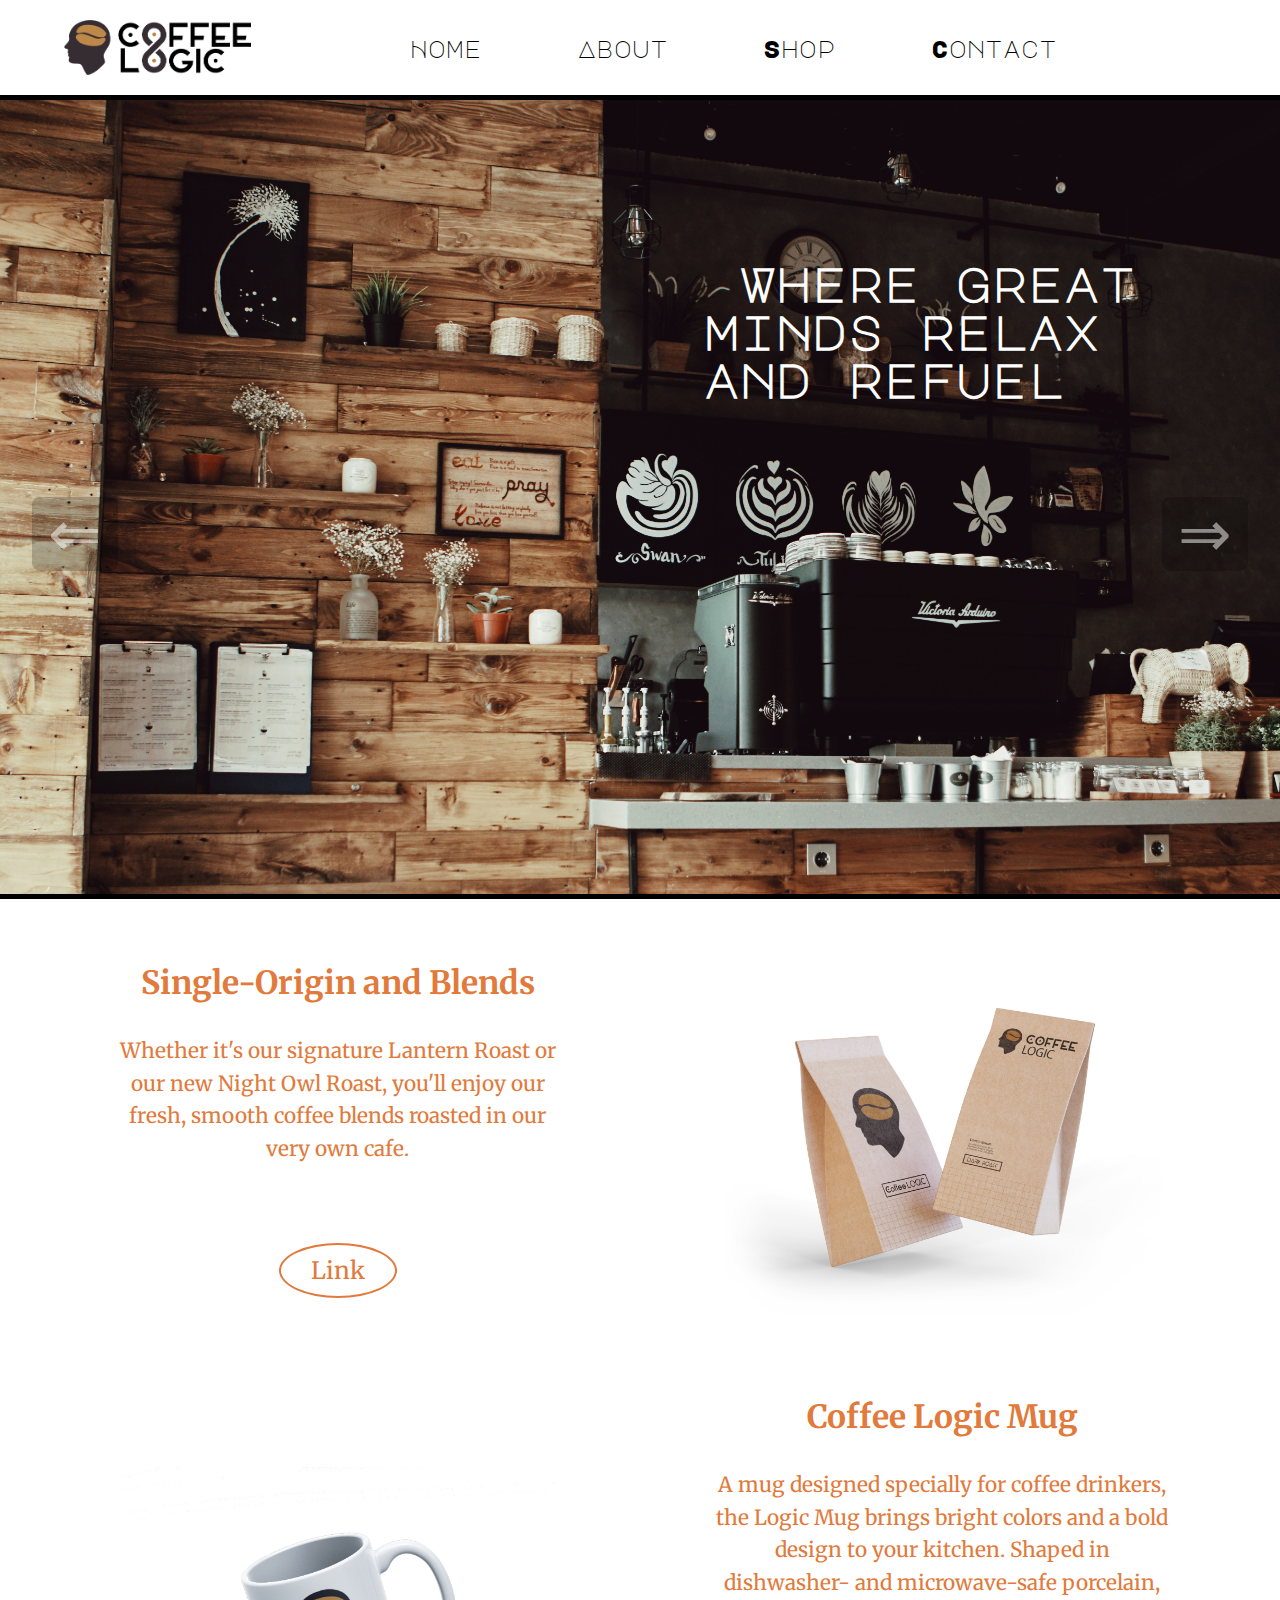
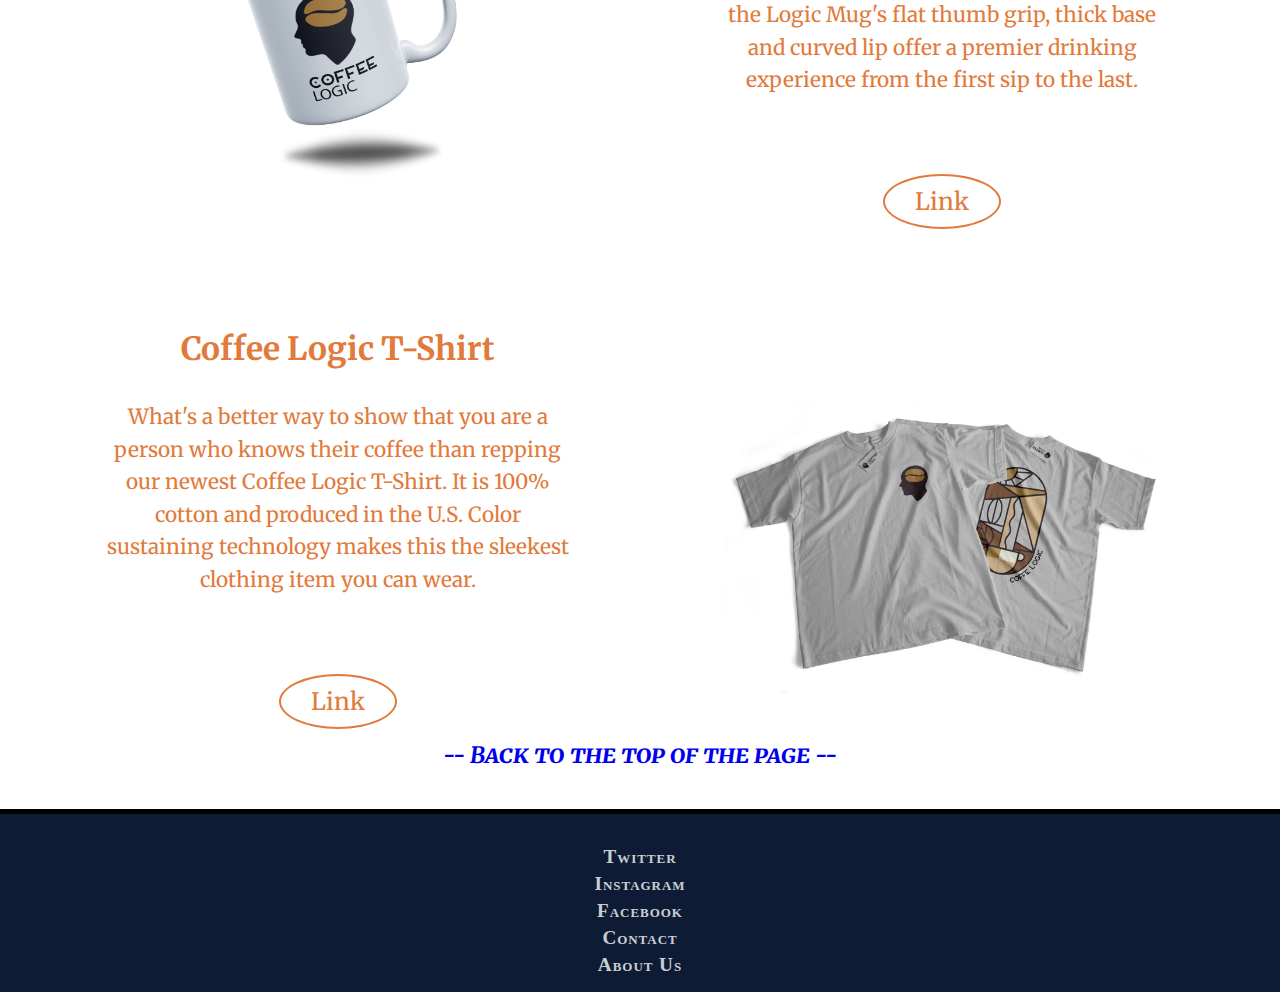
==== commit f19505e9: "Add files via upload" ====
--- a/index.html
+++ b/index.html
@@ -4,110 +4,192 @@
     <meta charset="UTF-8" />
     <meta http-equiv="X-UA-Compatible" content="IE=edge" />
     <meta name="viewport" content="width=device-width, initial-scale=1.0" />
-    <!--Leaflet css, then js-->
     <link
-      rel="stylesheet"
-      href="https://unpkg.com/leaflet@1.8.0/dist/leaflet.css"
-      integrity="sha512-hoalWLoI8r4UszCkZ5kL8vayOGVae1oxXe/2A4AO6J9+580uKHDO3JdHb7NzwwzK5xr/Fs0W40kiNHxM9vyTtQ=="
-      crossorigin=""
+      rel="shortcut icon"
+      type="image/x-icon"
+      href="./images/Head_Emblem_Logo.png"
     />
-    <script
-      src="https://unpkg.com/leaflet@1.8.0/dist/leaflet.js"
-      integrity="sha512-BB3hKbKWOc9Ez/TAwyWxNXeoV9c1v6FIeYiBieIWkpLjauysF18NzgR1MBNBXf8/KABdlkX68nAhlwcDFLGPCQ=="
-      crossorigin=""
-    ></script>
-    <!--openWeather API-->
-    <script type="text/javascript" src="leaflet/leaflet.js"></script>
+    <script defer src="./JS/drop-down.js"></script>
+    <script defer src="./JS/carosel.js"></script>
+    <link href="./CSS/nav-template.css" rel="stylesheet" type="text/css" />
+    <link href="./CSS/index-style.css" rel="stylesheet" type="text/css" />
     <link
+      href="./CSS/Media-Queries/index-queries.css"
       rel="stylesheet"
       type="text/css"
-      href="leaflet/leaflet-openweathermap.css"
     />
-    <script
-      type="text/javascript"
-      src="leaflet/leaflet-openweathermap.js"
-    ></script>
-    <!--imported texts-->
-    <link rel="preconnect" href="https://fonts.googleapis.com" />
-    <link rel="preconnect" href="https://fonts.gstatic.com" crossorigin />
     <link
-      href="https://fonts.googleapis.com/css2?family=Bungee+Shade&family=Monoton&display=swap"
+      href="./CSS/Media-Queries/nav-query.css"
       rel="stylesheet"
+      type="text/css"
     />
-    <!--imported texts end-->
-    <!--JavaScript OpenLayer API-->
-    <script src="https://cdn.jsdelivr.net/gh/openlayers/openlayers.github.io@master/en/v6.15.1/build/ol.js"></script>
+    <title>Coffee Logic</title>
+  </head>
 
-    <!--css-->
-    <link rel="stylesheet" type="text/css" href="style.css" />
-    <!--javaScript-->
-    <script src="/app.js" defer></script>
-    <title>WeatherMan</title>
-  </head>
   <body>
-    <div id="grid-div">
-      <div id="degree-div">
-        <p id="degree-p">--</p>
-        <p id="city-text">--</p>
+    <nav id="nav">
+      <img
+        id="banner"
+        onclick="location.href='index.html'"
+        src="./images/coffee-banner-w-loop-lighter.png"
+        alt="Coffee Logic"
+      />
+      <ul id="nav-list">
+        <li class="nav-item"><a href="index.html">Home</a></li>
+        <li class="nav-item"><a href="about.html">About</a></li>
+        <li class="nav-item"><a href="shop.html">Shop</a></li>
+        <li class="nav-item"><a href="contact.html">Contact</a></li>
+      </ul>
+      <!-- button here when on a mobile device -->
+      <div class="wrapper">
+        <button type="button" class="drop-btn">
+          <svg
+            width="32px"
+            height="32px"
+            viewBox="0 0 32 32"
+            enable-background="new 0 0 32 32"
+            id="Glyph"
+            version="1.1"
+            xml:space="preserve"
+            xmlns="http://www.w3.org/2000/svg"
+            xmlns:xlink="http://www.w3.org/1999/xlink"
+          >
+            <path
+              d="M26,16c0,1.104-0.896,2-2,2H8c-1.104,0-2-0.896-2-2s0.896-2,2-2h16C25.104,14,26,14.896,26,16z"
+              id="XMLID_314_"
+            />
+            <path
+              d="M26,8c0,1.104-0.896,2-2,2H8c-1.104,0-2-0.896-2-2s0.896-2,2-2h16C25.104,6,26,6.896,26,8z"
+              id="XMLID_315_"
+            />
+            <path
+              d="M26,24c0,1.104-0.896,2-2,2H8c-1.104,0-2-0.896-2-2s0.896-2,2-2h16C25.104,22,26,22.896,26,24z"
+              id="XMLID_316_"
+            />
+          </svg>
+        </button>
+      </div>
+    </nav>
+
+    <div class="drop-content">
+      <ul id="drop-ul">
+        <li class="nav-item" onclick="location.href='index.html'">
+          <a href="index.html">Home</a>
+        </li>
+        <li class="nav-item" onclick="location.href='about.html'">
+          <a href="about.html">About</a>
+        </li>
+        <li class="nav-item" onclick="location.href='shop.html'">
+          <a href="shop.html">Shop</a>
+        </li>
+        <li class="nav-item" onclick="location.href='contact.html'">
+          <a href="contact.html">Contact</a>
+        </li>
+      </ul>
+    </div>
+
+    <div id="div-carosel">
+      <h1 id="carosel-text">
+        <span id="tab">&nbsp;</span>Where great minds relax and refuel
+      </h1>
+      <button class="carosel-btn" id="right-btn" type="button">&#8658;</button>
+      <button class="carosel-btn" id="left-btn" type="button">&#8656;</button>
+      <div class="slide">
+        <img
+          class="carosel-img"
+          src="./images/coffee_shop.jpg"
+          alt="coffee shop image"
+        />
       </div>
 
-      <div id="search-div">
-        <form id="form">
-          <input
-            id="text-space"
-            type="text"
-            placeholder="What's the weather like in ..."
-          />
-          <button class="btn" type="submit">
-            <img src="/img/search.png" />
-          </button>
-        </form>
+      <div class="slide">
+        <img
+          class="carosel-img"
+          src="./images/espresso_shot.jpg"
+          alt="coffee shop image"
+        />
       </div>
 
-      <div id="forecast-div">
-        <div id="header-box">
-          <h1 id="forecast-word">Forecast</h1>
+      <div class="slide">
+        <img
+          class="carosel-img"
+          src="./images/pour_over.jpg"
+          alt="coffee shop image"
+        />
+      </div>
+    </div>
+
+    <main id="main">
+      <div id="bean-text" class="main-div">
+        <h2 class="main-header">Single-Origin and Blends</h2>
+        <p class="main-para">
+          Whether it's our signature Lantern Roast or our new Night Owl Roast,
+          you'll enjoy our fresh, smooth coffee blends roasted in our very own
+          cafe.
+        </p>
+        <div class="sub-div">
+          <a class="main-link" href="shop.html">Link</a>
         </div>
-        <ul id="forecast-ul">
-          <li>
-            <p class="day-text">Mon.</p>
-            <p id="mon">25°F</p>
-            <img id="mon-img" class="list-img" src="/img/cloudy.png" />
-          </li>
-          <li>
-            <p class="day-text">Tue.</p>
-            <p id="tues">25°F</p>
-            <img id="mon-img" class="list-img" src="/img/snow.png" />
-          </li>
-          <li>
-            <p class="day-text">Wed.</p>
-            <p id="wed">25°F</p>
-            <img id="mon-img" class="list-img" src="/img/snow.png" />
-          </li>
-          <li>
-            <p class="day-text">Thu.</p>
-            <p id="thurs">25°F</p>
-            <img id="mon-img" class="list-img" src="/img/sun.png" />
-          </li>
-          <li>
-            <p class="day-text">Fri.</p>
-            <p id="fri">25°F</p>
-            <img id="mon-img" class="list-img" src="/img/thunder.png" />
-          </li>
-          <li>
-            <p class="day-text">Sat.</p>
-            <p id="sat">25°F</p>
-            <img id="mon-img" class="list-img" src="/img/thunder.png" />
-          </li>
-          <li>
-            <p class="day-text">Sun.</p>
-            <p id="sun">25°F</p>
-            <img id="mon-img" class="list-img" src="/img/cloudy.png" />
-          </li>
-        </ul>
       </div>
-
-      <div id="maps-div"></div>
+      <!-- split -->
+      <img
+        id="bean-bags"
+        class="main-img"
+        src="./images/Coffee-Bean-Bag.JPG"
+        alt="beans beans the magical fruit, the more you eat, the more you toot, the more you toot, the better you feel, beans, beans, the magical meal"
+      />
+      <!-- split -->
+      <img
+        id="mug-pic"
+        class="main-img"
+        src="./images/mug.JPG"
+        alt="Coffee Logic Mug"
+      />
+      <!-- split -->
+      <div id="mug-text" class="main-div">
+        <h2 class="main-header">Coffee Logic Mug</h2>
+        <p class="main-para">
+          A mug designed specially for coffee drinkers, the Logic Mug brings
+          bright colors and a bold design to your kitchen. Shaped in dishwasher-
+          and microwave-safe porcelain, the Logic Mug's flat thumb grip, thick
+          base and curved lip offer a premier drinking experience from the first
+          sip to the last.
+        </p>
+        <div class="sub-div">
+          <a class="main-link" href="shop.html">Link</a>
+        </div>
+      </div>
+      <!-- split  -->
+      <div id="shirt-text" class="main-div">
+        <h2 class="main-header">Coffee Logic T-Shirt</h2>
+        <p class="main-para">
+          What's a better way to show that you are a person who knows their
+          coffee than repping our newest Coffee Logic T-Shirt. It is 100% cotton
+          and produced in the U.S. Color sustaining technology makes this the
+          sleekest clothing item you can wear.
+        </p>
+        <div class="sub-div">
+          <a class="main-link" href="shop.html">Link</a>
+        </div>
+      </div>
+      <img
+        id="shirt-pic"
+        class="main-img"
+        src="./images/shirt.JPG"
+        alt="Coffee Logic Shirt Design"
+      />
+    </main>
+    <div id="center">
+      <a id="to-top-link" href="#">-- Back to the top of the page --</a>
     </div>
+    <footer id="footer">
+      <ul id="footer-list">
+        <li><a href="#">Twitter</a></li>
+        <li><a href="#">Instagram</a></li>
+        <li><a href="#">Facebook</a></li>
+        <li><a href="#">Contact</a></li>
+        <li><a href="#">About Us</a></li>
+      </ul>
+    </footer>
   </body>
 </html>
--- a/CSS/nav-template.css
+++ b/CSS/nav-template.css
@@ -0,0 +1,135 @@
+@import url("https://fonts.googleapis.com/css2?family=Major+Mono+Display&display=swap");
+@import url("https://fonts.googleapis.com/css2?family=Merriweather:wght@400;700&display=swap");
+:root {
+  --bannerFont: "Major Mono Display", monospace;
+  --mainTextColor: rgb(225, 122, 59);
+  --footerColor: rgb(14, 27, 52);
+  --mainFont: "Merriweather", serif;
+}
+* {
+  box-sizing: border-box;
+  margin: 0;
+  padding: 0;
+}
+/* nav */
+nav {
+  width: 100%;
+  height: 100px;
+  display: flex;
+  position: relative;
+  align-items: center;
+  justify-content: space-between;
+  font-family: var(--bannerFont);
+  border-bottom: 5px solid black;
+  background-color: white;
+  z-index: 2;
+}
+#banner {
+  max-width: 225px;
+  height: 100%;
+  margin: 0 5%;
+  padding-top: 20px;
+  padding-bottom: 20px;
+}
+#banner:hover {
+  cursor: pointer;
+}
+#nav-list {
+  width: 80%;
+  display: flex;
+  list-style-type: none;
+  justify-content: space-evenly;
+  align-content: center;
+  padding-right: 5%;
+  white-space: nowrap;
+}
+.nav-item a {
+  text-decoration: none;
+  color: black;
+  font-size: 1.5em;
+  transition: all 0.1s ease-in-out;
+}
+.nav-item a:hover {
+  color: rgb(137, 14, 14);
+  font-size: 1.7em;
+  font-weight: bolder;
+}
+/* drop-downs */
+.wrapper {
+  padding-right: 5%;
+}
+.drop-btn {
+  /* this applies in js */
+  border: 4px solid black;
+  border-radius: 5px;
+  padding: 1px;
+}
+.drop-btn:hover,
+.drop-btn:active {
+  filter: brightness(50%);
+}
+/* box for navigation */
+.drop-content {
+  opacity: 0;
+  display: block;
+  position: absolute;
+  left: 0;
+  right: 0;
+  transition: transform 1s ease-in-out;
+  transform: translateY(-100%);
+  background-color: white;
+}
+
+#drop-ul {
+  list-style-type: none;
+  font-family: var(--bannerFont);
+}
+#drop-ul li {
+  display: block;
+  text-align: center;
+  padding: 5%;
+  border-bottom: 2px solid black;
+  transition: background-color 0.2s ease-in-out, color 0.2s ease-in-out;
+}
+
+#drop-ul li:hover {
+  background-color: var(--footerColor);
+  color: white;
+}
+#drop-ul li:hover a {
+  color: white;
+}
+
+.hidden {
+  display: none;
+}
+
+/* FOOTER */
+
+#footer {
+  border-top: 5px solid black;
+  width: 100%;
+  background-color: var(--footerColor);
+  text-align: center;
+  padding-top: 2em;
+  padding-bottom: 1em;
+}
+#footer-list {
+  display: flex;
+  flex-direction: column;
+  row-gap: 5px;
+}
+#footer-list li a {
+  text-decoration: none;
+  color: rgba(255, 255, 255, 0.8);
+  font-size: 1.2em;
+  letter-spacing: 0.05em;
+  font-weight: 600;
+  font-variant: small-caps;
+  transition: all 0.1s ease-in;
+}
+#footer-list li a:hover {
+  font-size: 1.25em;
+  font-weight: 700;
+  color: rgba(255, 255, 255, 1);
+}
--- a/CSS/index-style.css
+++ b/CSS/index-style.css
@@ -0,0 +1,134 @@
+/* CAROSEL */
+
+html {
+  scroll-behavior: smooth;
+}
+
+#div-carosel {
+  width: 100%;
+  position: relative;
+  height: calc(100vh - 101px);
+  border-bottom: 5px solid black;
+  overflow: hidden;
+  transition: transform 1s ease-in-out;
+}
+
+#div-carosel #carosel-text {
+  width: 40%;
+  color: white;
+  position: absolute;
+  top: 20%;
+  right: 5%;
+  font-size: 3em;
+  font-weight: 900;
+  font-family: var(--bannerFont);
+  white-space: wrap;
+  transition: opacity 1s;
+  z-index: 3;
+}
+#div-carosel .carosel-btn {
+  position: absolute;
+  top: 50%;
+  margin: 0 2rem;
+  padding: 0 1rem;
+  font-size: 4rem;
+  z-index: 1;
+  background: none;
+  border: none;
+  color: rgba(255, 255, 255, 0.5);
+  border-radius: 10%;
+  background-color: rgba(0, 0, 0, 0.2);
+}
+#div-carosel #right-btn {
+  right: 0;
+}
+#div-carosel .carosel-btn:hover {
+  background-color: rgba(0, 0, 0, 0.5);
+  color: white;
+  cursor: pointer;
+}
+#div-carosel .slide {
+  position: absolute;
+  top: 0;
+  width: 100%;
+  height: 100%;
+  display: flex;
+  align-content: center;
+  justify-content: center;
+  transition: transform 1s;
+}
+.carosel-img {
+  width: 100%;
+  height: 100%;
+  object-fit: cover;
+  object-position: center;
+}
+/* MAIN SECTION */
+#main {
+  padding: 5%;
+  width: 100%;
+  font-family: var(--mainFont);
+  display: grid;
+  align-items: center;
+  justify-items: center;
+  grid-template-columns: repeat(2, 1fr);
+  row-gap: 5%;
+  column-gap: 5%;
+}
+#main .main-img {
+  display: block;
+  max-width: 80%;
+  /* max-height: 450px; */
+}
+
+.main-header {
+  color: var(--mainTextColor);
+  font-size: 2em;
+  text-align: center;
+  padding-bottom: 1em;
+}
+.main-para {
+  color: var(--mainTextColor);
+  text-align: center;
+  line-height: 2.5ch;
+  font-size: 1.3em;
+  padding: 2em;
+  padding-top: 0;
+}
+.sub-div {
+  text-align: center;
+  padding-top: 3em;
+  padding-bottom: 3em;
+}
+.main-link {
+  color: var(--mainTextColor);
+  text-decoration: none;
+  font-size: 1.5em;
+  padding: 10px 30px;
+  border: 2px solid var(--mainTextColor);
+  border-radius: 99% / 99%;
+  transition: color 0.2s ease-in-out, background-color 0.2s ease-in-out;
+}
+.main-link:hover {
+  color: white;
+  background-color: var(--mainTextColor);
+}
+
+#center {
+  text-align: center;
+  padding: 40px;
+}
+
+#to-top-link {
+  text-align: center;
+  font-size: 1.4em;
+  text-decoration: none;
+  font-family: var(--mainFont);
+  font-style: italic;
+  font-variant: small-caps;
+  font-weight: 800;
+  transition: color 0.5s ease;
+}
+#to-top-link:hover {
+  color: var(--footerColor);
+}
--- a/CSS/Media-Queries/index-queries.css
+++ b/CSS/Media-Queries/index-queries.css
@@ -0,0 +1,45 @@
+@media (max-width: 1060px) {
+  /* index.html */
+  #main {
+    display: flex;
+    flex-direction: column;
+  }
+  #bean-text {
+    order: 1;
+  }
+  #bean-bags {
+    order: 2;
+  }
+  #mug-text {
+    order: 3;
+  }
+  #mug-pic {
+    order: 4;
+  }
+  #shirt-text {
+    order: 5;
+  }
+  #shirt-pic {
+    order: 6;
+  }
+
+  .main-img {
+    margin-bottom: 5%;
+  }
+
+  /* end index.html */
+}
+
+@media (max-width: 800px) {
+  #div-carosel #carosel-text {
+    width: 100%;
+    text-align: center;
+    top: 2%;
+    right: 0;
+    left: 0;
+    padding: 2% 5%;
+  }
+  #div-carosel #tab {
+    display: none;
+  }
+}
--- a/CSS/Media-Queries/nav-query.css
+++ b/CSS/Media-Queries/nav-query.css
@@ -0,0 +1 @@
+
